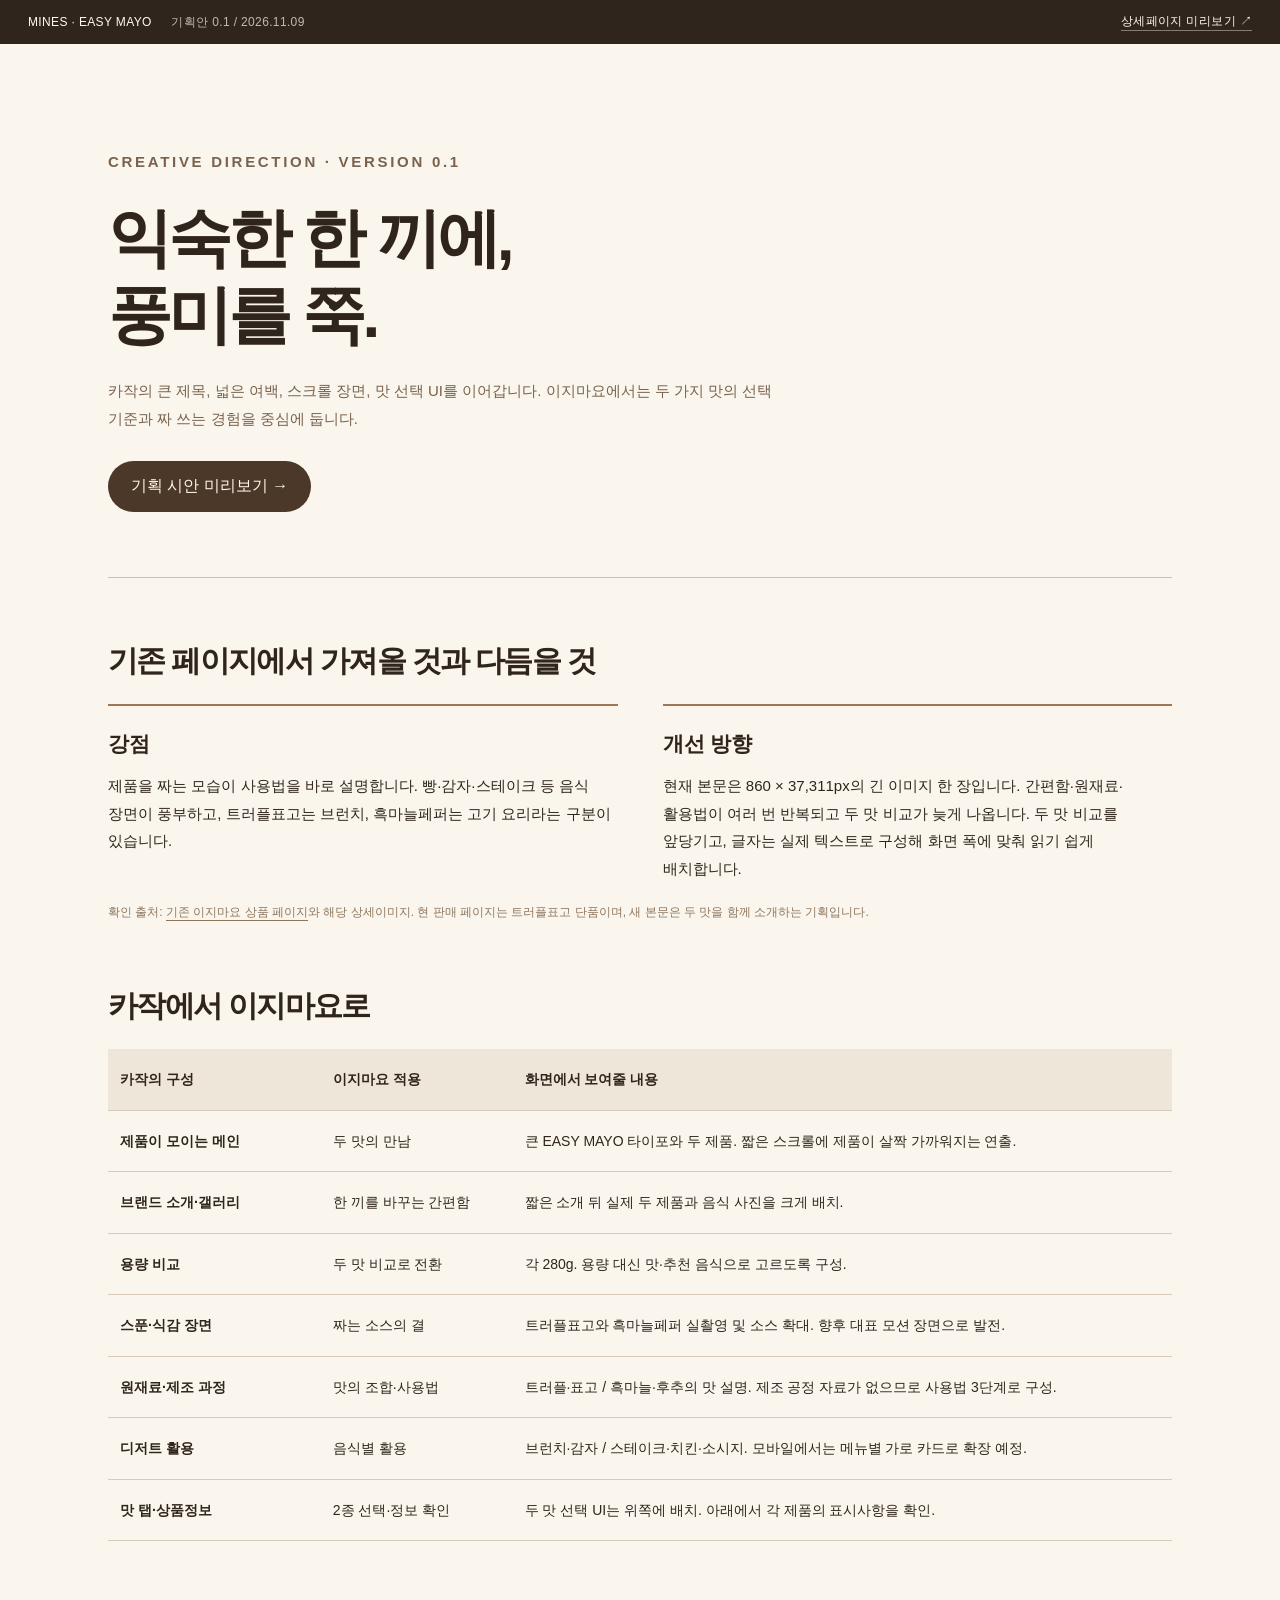
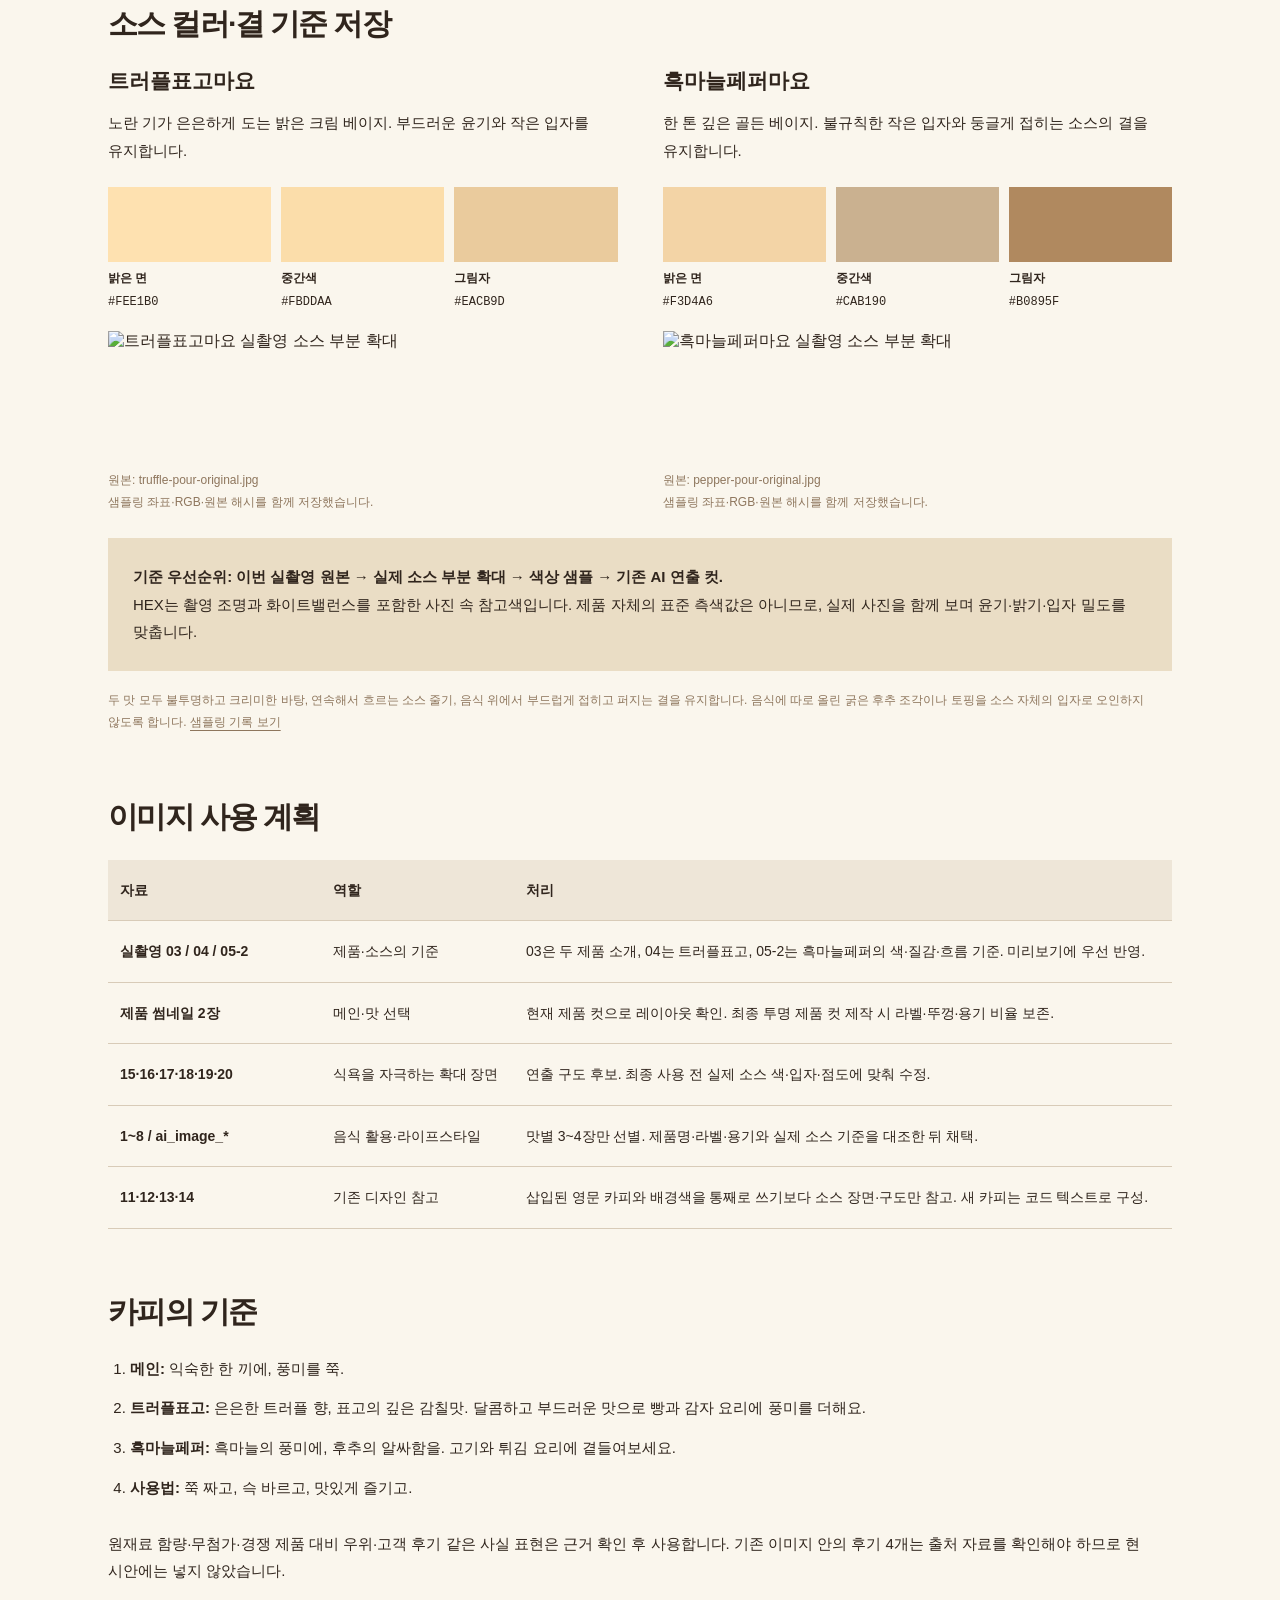
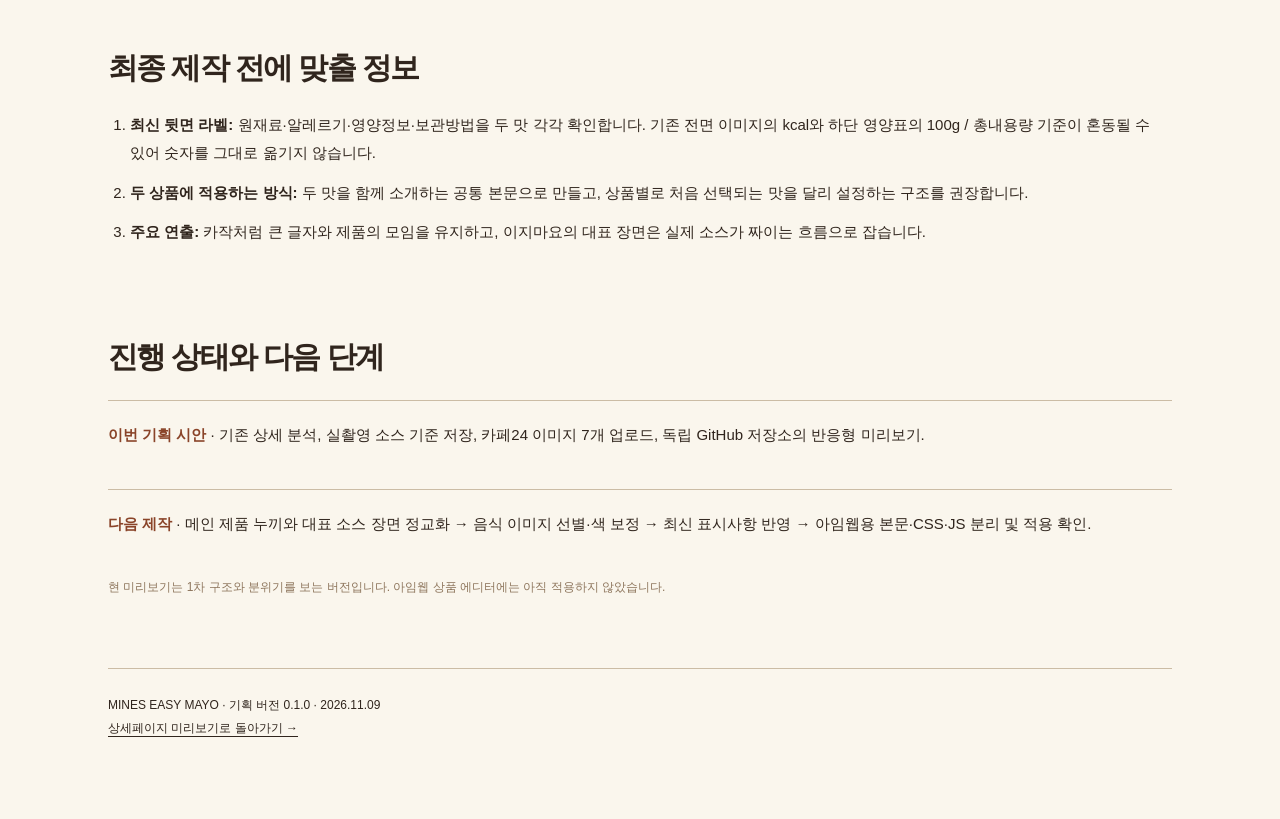
==== plan.html @ 6c98e283 "Add Easy Mayo planning preview and real sauce references" ====
<!doctype html><html lang="ko"><head><meta charset="utf-8"><meta name="viewport" content="width=device-width, initial-scale=1"><meta name="robots" content="noindex,nofollow"><title>이지마요 · 상세페이지 기획안</title><link rel="stylesheet" href="easy-mayo.css"><style>
.plan{max-width:1120px;margin:auto;padding:80px 28px}.plan-header{padding-bottom:65px;border-bottom:1px solid #cdbfa9}.plan-header h1{font-size:clamp(38px,5vw,67px);letter-spacing:-.06em;line-height:1.2}.plan-header p{margin-top:24px;max-width:680px;line-height:1.9;color:#79624e}.plan-header a{display:inline-block;margin-top:28px;background:#4b3829;color:#fff7e8;padding:15px 23px;border-radius:50px}.plan section{padding-top:65px}.plan h2{font-size:30px;margin-bottom:25px}.plan h3{font-size:21px;margin-bottom:14px}.plan p,.plan li{font-size:15px;line-height:1.85}.plan ol{padding-left:22px}.plan li{padding-bottom:12px}.compare,.colors{display:grid;grid-template-columns:1fr 1fr;gap:45px}.compare article{border-top:2px solid #9b7958;padding-top:24px}.table-scroll{overflow:auto}table{border-collapse:collapse;width:100%;min-width:620px;font-size:14px;line-height:1.75;text-align:left}th,td{border-bottom:1px solid #d8cbb8;padding:18px 12px;vertical-align:top}th{background:#eee6d8;font-weight:600}td:first-child{width:20%;font-weight:650}.swatches{display:flex;margin:22px 0;gap:10px}.swatches>div{flex:1}.swatches i{display:block;height:75px}.swatches b,.swatches code{display:block;font-size:12px;margin-top:8px}.texture-ref{width:100%;height:120px;object-fit:cover}.plan .note{font-size:12px;color:#8e765d;margin-top:18px}.highlight{background:#eaddc5;padding:25px;margin-top:25px}.status{margin-top:20px;padding:20px 0;border-top:1px solid #cbbca5}.status b{color:#8a4429}.plan footer{margin-top:70px;padding-top:25px;border-top:1px solid #cbbca5;font-size:12px;line-height:1.9}.plan a{text-decoration:underline;text-underline-offset:4px}.plan-header a{text-decoration:none}@media(max-width:700px){.plan{padding:50px 22px}.compare,.colors{grid-template-columns:1fr;gap:35px}.plan section{padding-top:50px}.plan h2{font-size:27px}.plan p,.plan li{font-size:14px}}</style></head><body><aside class="reviewbar"><span>MINES · EASY MAYO <b>기획안 0.1 / 2026.11.09</b></span><a href="index.html">상세페이지 미리보기 ↗</a></aside><main class="plan"><header class="plan-header"><p class="eyebrow">CREATIVE DIRECTION · VERSION 0.1</p><h1>익숙한 한 끼에,<br>풍미를 쭉.</h1><p>카작의 큰 제목, 넓은 여백, 스크롤 장면, 맛 선택 UI를 이어갑니다. 이지마요에서는 두 가지 맛의 선택 기준과 짜 쓰는 경험을 중심에 둡니다.</p><a href="index.html">기획 시안 미리보기 →</a></header>
<section><h2>기존 페이지에서 가져올 것과 다듬을 것</h2><div class="compare"><article><h3>강점</h3><p>제품을 짜는 모습이 사용법을 바로 설명합니다. 빵·감자·스테이크 등 음식 장면이 풍부하고, 트러플표고는 브런치, 흑마늘페퍼는 고기 요리라는 구분이 있습니다.</p></article><article><h3>개선 방향</h3><p>현재 본문은 860 × 37,311px의 긴 이미지 한 장입니다. 간편함·원재료·활용법이 여러 번 반복되고 두 맛 비교가 늦게 나옵니다. 두 맛 비교를 앞당기고, 글자는 실제 텍스트로 구성해 화면 폭에 맞춰 읽기 쉽게 배치합니다.</p></article></div><p class="note">확인 출처: <a href="https://mineslab.net/148/?idx=106" target="_blank" rel="noopener">기존 이지마요 상품 페이지</a>와 해당 상세이미지. 현 판매 페이지는 트러플표고 단품이며, 새 본문은 두 맛을 함께 소개하는 기획입니다.</p></section>
<section><h2>카작에서 이지마요로</h2><div class="table-scroll"><table><thead><tr><th>카작의 구성</th><th>이지마요 적용</th><th>화면에서 보여줄 내용</th></tr></thead><tbody><tr><td>제품이 모이는 메인</td><td>두 맛의 만남</td><td>큰 EASY MAYO 타이포와 두 제품. 짧은 스크롤에 제품이 살짝 가까워지는 연출.</td></tr><tr><td>브랜드 소개·갤러리</td><td>한 끼를 바꾸는 간편함</td><td>짧은 소개 뒤 실제 두 제품과 음식 사진을 크게 배치.</td></tr><tr><td>용량 비교</td><td>두 맛 비교로 전환</td><td>각 280g. 용량 대신 맛·추천 음식으로 고르도록 구성.</td></tr><tr><td>스푼·식감 장면</td><td>짜는 소스의 결</td><td>트러플표고와 흑마늘페퍼 실촬영 및 소스 확대. 향후 대표 모션 장면으로 발전.</td></tr><tr><td>원재료·제조 과정</td><td>맛의 조합·사용법</td><td>트러플·표고 / 흑마늘·후추의 맛 설명. 제조 공정 자료가 없으므로 사용법 3단계로 구성.</td></tr><tr><td>디저트 활용</td><td>음식별 활용</td><td>브런치·감자 / 스테이크·치킨·소시지. 모바일에서는 메뉴별 가로 카드로 확장 예정.</td></tr><tr><td>맛 탭·상품정보</td><td>2종 선택·정보 확인</td><td>두 맛 선택 UI는 위쪽에 배치. 아래에서 각 제품의 표시사항을 확인.</td></tr></tbody></table></div></section>
<section><h2>소스 컬러·결 기준 저장</h2><div class="colors"><article><h3>트러플표고마요</h3><p>노란 기가 은은하게 도는 밝은 크림 베이지. 부드러운 윤기와 작은 입자를 유지합니다.</p><div class="swatches"><div><i style="background:#FEE1B0"></i><b>밝은 면</b><code>#FEE1B0</code></div><div><i style="background:#FBDDAA"></i><b>중간색</b><code>#FBDDAA</code></div><div><i style="background:#EACB9D"></i><b>그림자</b><code>#EACB9D</code></div></div><img class="texture-ref" src="https://ecimg.cafe24img.com/pg3547b37711334091/nayoonk/web/upload/easy-mayo/truffle-texture-detail-6de77cde.jpg" alt="트러플표고마요 실촬영 소스 부분 확대"><p class="note">원본: truffle-pour-original.jpg<br>샘플링 좌표·RGB·원본 해시를 함께 저장했습니다.</p></article><article><h3>흑마늘페퍼마요</h3><p>한 톤 깊은 골든 베이지. 불규칙한 작은 입자와 둥글게 접히는 소스의 결을 유지합니다.</p><div class="swatches"><div><i style="background:#F3D4A6"></i><b>밝은 면</b><code>#F3D4A6</code></div><div><i style="background:#CAB190"></i><b>중간색</b><code>#CAB190</code></div><div><i style="background:#B0895F"></i><b>그림자</b><code>#B0895F</code></div></div><img class="texture-ref" src="https://ecimg.cafe24img.com/pg3547b37711334091/nayoonk/web/upload/easy-mayo/pepper-texture-detail-a758c44f.jpg" alt="흑마늘페퍼마요 실촬영 소스 부분 확대"><p class="note">원본: pepper-pour-original.jpg<br>샘플링 좌표·RGB·원본 해시를 함께 저장했습니다.</p></article></div><div class="highlight"><p><b>기준 우선순위: 이번 실촬영 원본 → 실제 소스 부분 확대 → 색상 샘플 → 기존 AI 연출 컷.</b><br>HEX는 촬영 조명과 화이트밸런스를 포함한 사진 속 참고색입니다. 제품 자체의 표준 측색값은 아니므로, 실제 사진을 함께 보며 윤기·밝기·입자 밀도를 맞춥니다.</p></div><p class="note">두 맛 모두 불투명하고 크리미한 바탕, 연속해서 흐르는 소스 줄기, 음식 위에서 부드럽게 접히고 퍼지는 결을 유지합니다. 음식에 따로 올린 굵은 후추 조각이나 토핑을 소스 자체의 입자로 오인하지 않도록 합니다. <a href="sauce-reference.json">샘플링 기록 보기</a></p></section>
<section><h2>이미지 사용 계획</h2><div class="table-scroll"><table><thead><tr><th>자료</th><th>역할</th><th>처리</th></tr></thead><tbody><tr><td>실촬영 03 / 04 / 05-2</td><td>제품·소스의 기준</td><td>03은 두 제품 소개, 04는 트러플표고, 05-2는 흑마늘페퍼의 색·질감·흐름 기준. 미리보기에 우선 반영.</td></tr><tr><td>제품 썸네일 2장</td><td>메인·맛 선택</td><td>현재 제품 컷으로 레이아웃 확인. 최종 투명 제품 컷 제작 시 라벨·뚜껑·용기 비율 보존.</td></tr><tr><td>15·16·17·18·19·20</td><td>식욕을 자극하는 확대 장면</td><td>연출 구도 후보. 최종 사용 전 실제 소스 색·입자·점도에 맞춰 수정.</td></tr><tr><td>1~8 / ai_image_*</td><td>음식 활용·라이프스타일</td><td>맛별 3~4장만 선별. 제품명·라벨·용기와 실제 소스 기준을 대조한 뒤 채택.</td></tr><tr><td>11·12·13·14</td><td>기존 디자인 참고</td><td>삽입된 영문 카피와 배경색을 통째로 쓰기보다 소스 장면·구도만 참고. 새 카피는 코드 텍스트로 구성.</td></tr></tbody></table></div></section>
<section><h2>카피의 기준</h2><ol><li><b>메인:</b> 익숙한 한 끼에, 풍미를 쭉.</li><li><b>트러플표고:</b> 은은한 트러플 향, 표고의 깊은 감칠맛. 달콤하고 부드러운 맛으로 빵과 감자 요리에 풍미를 더해요.</li><li><b>흑마늘페퍼:</b> 흑마늘의 풍미에, 후추의 알싸함을. 고기와 튀김 요리에 곁들여보세요.</li><li><b>사용법:</b> 쭉 짜고, 슥 바르고, 맛있게 즐기고.</li></ol><p>원재료 함량·무첨가·경쟁 제품 대비 우위·고객 후기 같은 사실 표현은 근거 확인 후 사용합니다. 기존 이미지 안의 후기 4개는 출처 자료를 확인해야 하므로 현 시안에는 넣지 않았습니다.</p></section>
<section><h2>최종 제작 전에 맞출 정보</h2><ol><li><b>최신 뒷면 라벨:</b> 원재료·알레르기·영양정보·보관방법을 두 맛 각각 확인합니다. 기존 전면 이미지의 kcal와 하단 영양표의 100g / 총내용량 기준이 혼동될 수 있어 숫자를 그대로 옮기지 않습니다.</li><li><b>두 상품에 적용하는 방식:</b> 두 맛을 함께 소개하는 공통 본문으로 만들고, 상품별로 처음 선택되는 맛을 달리 설정하는 구조를 권장합니다.</li><li><b>주요 연출:</b> 카작처럼 큰 글자와 제품의 모임을 유지하고, 이지마요의 대표 장면은 실제 소스가 짜이는 흐름으로 잡습니다.</li></ol></section>
<section><h2>진행 상태와 다음 단계</h2><p class="status"><b>이번 기획 시안</b> · 기존 상세 분석, 실촬영 소스 기준 저장, 카페24 이미지 7개 업로드, 독립 GitHub 저장소의 반응형 미리보기.</p><p class="status"><b>다음 제작</b> · 메인 제품 누끼와 대표 소스 장면 정교화 → 음식 이미지 선별·색 보정 → 최신 표시사항 반영 → 아임웹용 본문·CSS·JS 분리 및 적용 확인.</p><p class="note">현 미리보기는 1차 구조와 분위기를 보는 버전입니다. 아임웹 상품 에디터에는 아직 적용하지 않았습니다.</p></section>
<footer>MINES EASY MAYO · 기획 버전 0.1.0 · 2026.11.09<br><a href="index.html">상세페이지 미리보기로 돌아가기 →</a></footer></main></body></html>
---- easy-mayo.css ----
@font-face{font-family:EM Pretendard;src:url('https://nayoonkyung0913.github.io/nayoonk/releases/kazak/3.0.1/pretendard-variable.woff2') format('woff2');font-weight:100 900;font-display:swap}
*{box-sizing:border-box}html{scroll-behavior:smooth}body{margin:0;background:#faf6ed;color:#30251d;font-family:'EM Pretendard',Pretendard,'Malgun Gothic',sans-serif;word-break:keep-all}a{color:inherit;text-decoration:none}button{font:inherit;color:inherit;cursor:pointer}img{display:block;max-width:100%;height:auto}figure,p,h1,h2,h3{margin:0}button:focus-visible,a:focus-visible{outline:3px solid #b63a27;outline-offset:5px}.reviewbar{min-height:44px;padding:12px 28px;display:flex;justify-content:space-between;align-items:center;gap:14px;background:#30251d;color:#fff9ef;font-size:12px;letter-spacing:.03em}.reviewbar b{font-weight:400;opacity:.7;margin-left:16px}.reviewbar a{border-bottom:1px solid #fff6}.hero{min-height:760px;height:calc(100svh - 44px);max-height:1200px;position:relative;overflow:hidden;background:#eee7d7;display:grid;grid-template-rows:auto 1fr auto;padding:28px 5% 36px;text-align:center;--travel:0}.hero-head{display:flex;align-items:center;justify-content:space-between;font-size:10px;letter-spacing:.18em;z-index:2}.mines{font-family:Georgia,serif;color:#a93123;font-weight:700;font-size:27px;letter-spacing:-.07em}.hero-word{position:absolute;top:9%;left:0;width:100%;font-family:Impact,'Arial Narrow','EM Pretendard',sans-serif;font-size:clamp(90px,17vw,260px);line-height:1;font-weight:900;letter-spacing:-.045em;color:#3b2c20}.hero-bottles{align-self:center;justify-self:center;display:flex;width:min(850px,78vw);padding-top:5%;position:relative}.bottle{width:56%;mix-blend-mode:multiply;object-fit:contain;will-change:transform}.bottle.truffle{transform:translateX(calc(var(--travel)*5%)) rotate(calc(-9deg + var(--travel)*6deg));margin-right:-12%}.bottle.pepper{transform:translateX(calc(var(--travel)*-5%)) rotate(calc(9deg - var(--travel)*6deg))}.hero-copy{position:relative;z-index:1;align-self:end}.hero-copy h1{font-size:clamp(27px,2.7vw,42px);line-height:1.32;letter-spacing:-.05em}.hero-copy a{display:inline-block;margin-top:18px;font-size:12px;border-bottom:1px solid;padding-bottom:5px}.side-note{position:absolute;right:24px;top:50%;writing-mode:vertical-rl;font-size:10px;letter-spacing:.2em}.section{padding:110px max(24px,calc((100% - 1180px)/2));scroll-margin-top:24px}.eyebrow{font-size:11px;letter-spacing:.18em;font-weight:650;margin-bottom:24px;color:#8c6345}h2{font-size:clamp(36px,4.3vw,64px);line-height:1.2;font-weight:700;letter-spacing:-.055em}.copy{font-size:16px;line-height:1.9;color:#746455;margin-top:26px}.intro{text-align:center;padding-top:125px;padding-bottom:100px}.intro-tags{display:flex;gap:10px;flex-wrap:wrap;justify-content:center;margin-top:34px}.intro-tags span{padding:8px 14px;border:1px solid #d4c6af;border-radius:50px;font-size:12px}.duo{margin:0 auto;width:min(1320px,94%);position:relative}.duo img{width:100%;aspect-ratio:1.9;object-fit:cover;object-position:center 65%}.duo figcaption{text-align:center;font-size:12px;letter-spacing:.03em;padding-top:18px;color:#88705b}.flavors{padding-top:130px}.section-head{text-align:center}.flavor-switch{display:flex;justify-content:center;gap:8px;margin:40px auto 15px}.flavor-switch button{border:1px solid #c9bba5;background:transparent;border-radius:50px;padding:14px 25px;font-size:15px}.flavor-switch button[aria-pressed=true]{color:#fff9ef;background:#4c3929;border-color:#4c3929}.flavor-panel{display:grid;grid-template-columns:1.1fr 1fr;gap:60px;align-items:center;min-height:520px}.flavor-photo img{mix-blend-mode:multiply;max-height:600px;width:100%;object-fit:contain}.flavor-text .eyebrow{font-size:10px;margin-bottom:18px}.flavor-text h3{font-size:clamp(27px,3vw,42px);letter-spacing:-.06em;margin-bottom:22px}.flavor-lead{font-size:25px;line-height:1.5;letter-spacing:-.035em}.flavor-text .copy{margin-top:16px}.pair{display:flex;gap:8px;flex-wrap:wrap;margin-top:28px}.pair span{padding:7px 11px;font-size:12px;background:#ece3d2}.weight{font-size:12px;color:#9a826b;margin-top:22px}.texture{background:#e9decc;text-align:center}.texture-grid{display:grid;grid-template-columns:1fr 1fr;gap:34px;margin-top:58px;text-align:left}.pour{overflow:hidden;background:#c3c5c3}.pour img{width:100%;aspect-ratio:4/5;object-fit:cover;object-position:50% 76%}.texture-grid figcaption{display:grid;grid-template-columns:auto 1fr;column-gap:15px;row-gap:7px;padding:23px 0}.texture-grid figcaption span{font-family:Georgia,serif;font-size:30px;grid-row:span 2;color:#a98c68}.texture-grid figcaption strong{font-size:18px}.texture-grid figcaption small{color:#746455}.macro{height:125px;overflow:hidden}.macro img{width:100%;height:100%;object-fit:cover}.squeeze{background:#4b3829;color:#fff5de;display:grid;grid-template-columns:1.3fr 1fr;gap:32px}.squeeze .eyebrow{grid-column:1/-1;color:#dac7a9}.squeeze h2{font-size:clamp(37px,4.8vw,70px)}.squeeze em{font-style:normal;color:#d2b18b}.steps{align-self:center}.steps p{border-top:1px solid #ffffff35;padding:22px 0;display:grid;grid-template-columns:40px 1fr;gap:7px;font-size:14px;color:#d8c6ae;line-height:1.6}.steps b{grid-row:span 2;color:#af9370;font-family:Georgia,serif;font-size:24px;font-weight:400}.steps strong{font-size:19px;color:#fff5de}.pairings h2{margin-bottom:50px}.pairing-table{display:grid;grid-template-columns:1fr 1fr;gap:70px}.pairing-table article{border-top:1px solid #bfae95;padding-top:28px}.pairing-table article>span{font-size:10px;letter-spacing:.16em;color:#9b7454}.pairing-table h3{font-size:28px;margin-top:14px;letter-spacing:-.04em}.pairing-table ul{list-style:none;padding:0;margin:22px 0 0}.pairing-table li{padding:20px 0;border-bottom:1px solid #ded4c4;color:#86705a;font-size:14px;line-height:1.6}.pairing-table li b{display:block;color:#4c3929;font-size:19px;margin-bottom:7px}.closing{background:#e6d1ae;text-align:center}.closing h2{margin-top:28px}.closing p{font-size:11px;letter-spacing:.15em;margin-top:25px}.closing a{display:inline-block;border-bottom:1px solid;margin-top:38px;padding-bottom:6px;font-size:13px}.info{background:#f5f1e9}.info h2{font-size:33px;margin-bottom:35px}.info-row{display:grid;grid-template-columns:140px 1fr;border-top:1px solid #d6cbb9;padding:20px 0;gap:20px;font-size:14px;line-height:1.7}.info-row span{color:#8d775e}.preview-footer{padding:30px 24px;text-align:center;font-size:12px;line-height:1.8;color:#8a745e}.preview-footer a{display:block;text-decoration:underline;margin-top:5px}
@media(min-width:1500px){.hero-bottles{width:900px}.hero-word{top:8%}}@media(max-height:800px) and (min-width:701px){.hero{min-height:680px}.hero-bottles{width:620px}.hero-word{font-size:160px}.hero-copy h1{font-size:28px}}
@media(max-width:700px){.reviewbar{padding:12px 14px;font-size:10px}.reviewbar b{display:none}.hero{min-height:660px;height:calc(92svh - 44px);padding:22px 18px 32px}.hero-head>span:last-child{font-size:8px;letter-spacing:.08em}.hero-word{font-size:20vw;top:16%;letter-spacing:-.055em}.hero-bottles{width:115%;padding-top:16%;max-width:none}.side-note{display:none}.hero-copy h1{font-size:29px}.hero-copy a{font-size:11px}.section{padding:75px 23px}.eyebrow{font-size:9px;margin-bottom:22px}h2{font-size:37px}.copy{font-size:14px;line-height:1.85;margin-top:23px}.intro .copy br{display:none}.duo{width:100%}.duo img{aspect-ratio:1.15;object-position:44% 65%}.duo figcaption{font-size:11px}.flavor-switch{gap:6px;margin-top:30px}.flavor-switch button{font-size:13px;padding:12px 17px}.flavor-panel{grid-template-columns:1fr;gap:0;min-height:0;text-align:center}.flavor-photo img{max-height:390px}.flavor-text{padding:10px 0}.flavor-text h3{font-size:30px}.flavor-lead{font-size:22px}.pair{justify-content:center}.texture-grid{gap:35px;grid-template-columns:1fr;margin-top:35px}.pour img{aspect-ratio:4/5}.texture-grid figcaption{padding:20px 0}.macro{height:100px}.squeeze{grid-template-columns:1fr;gap:10px}.squeeze .eyebrow{margin-bottom:12px}.squeeze h2{font-size:44px}.steps{margin-top:30px}.pairing-table{grid-template-columns:1fr;gap:40px}.pairings h2{margin-bottom:35px}.pairing-table h3{font-size:26px}.info-row{grid-template-columns:70px 1fr;font-size:12px;gap:15px}.preview-footer{font-size:11px}.intro-tags{gap:6px}.intro-tags span{font-size:11px;padding:7px 12px}}
@media(prefers-reduced-motion:reduce){html{scroll-behavior:auto}.bottle{will-change:auto}}
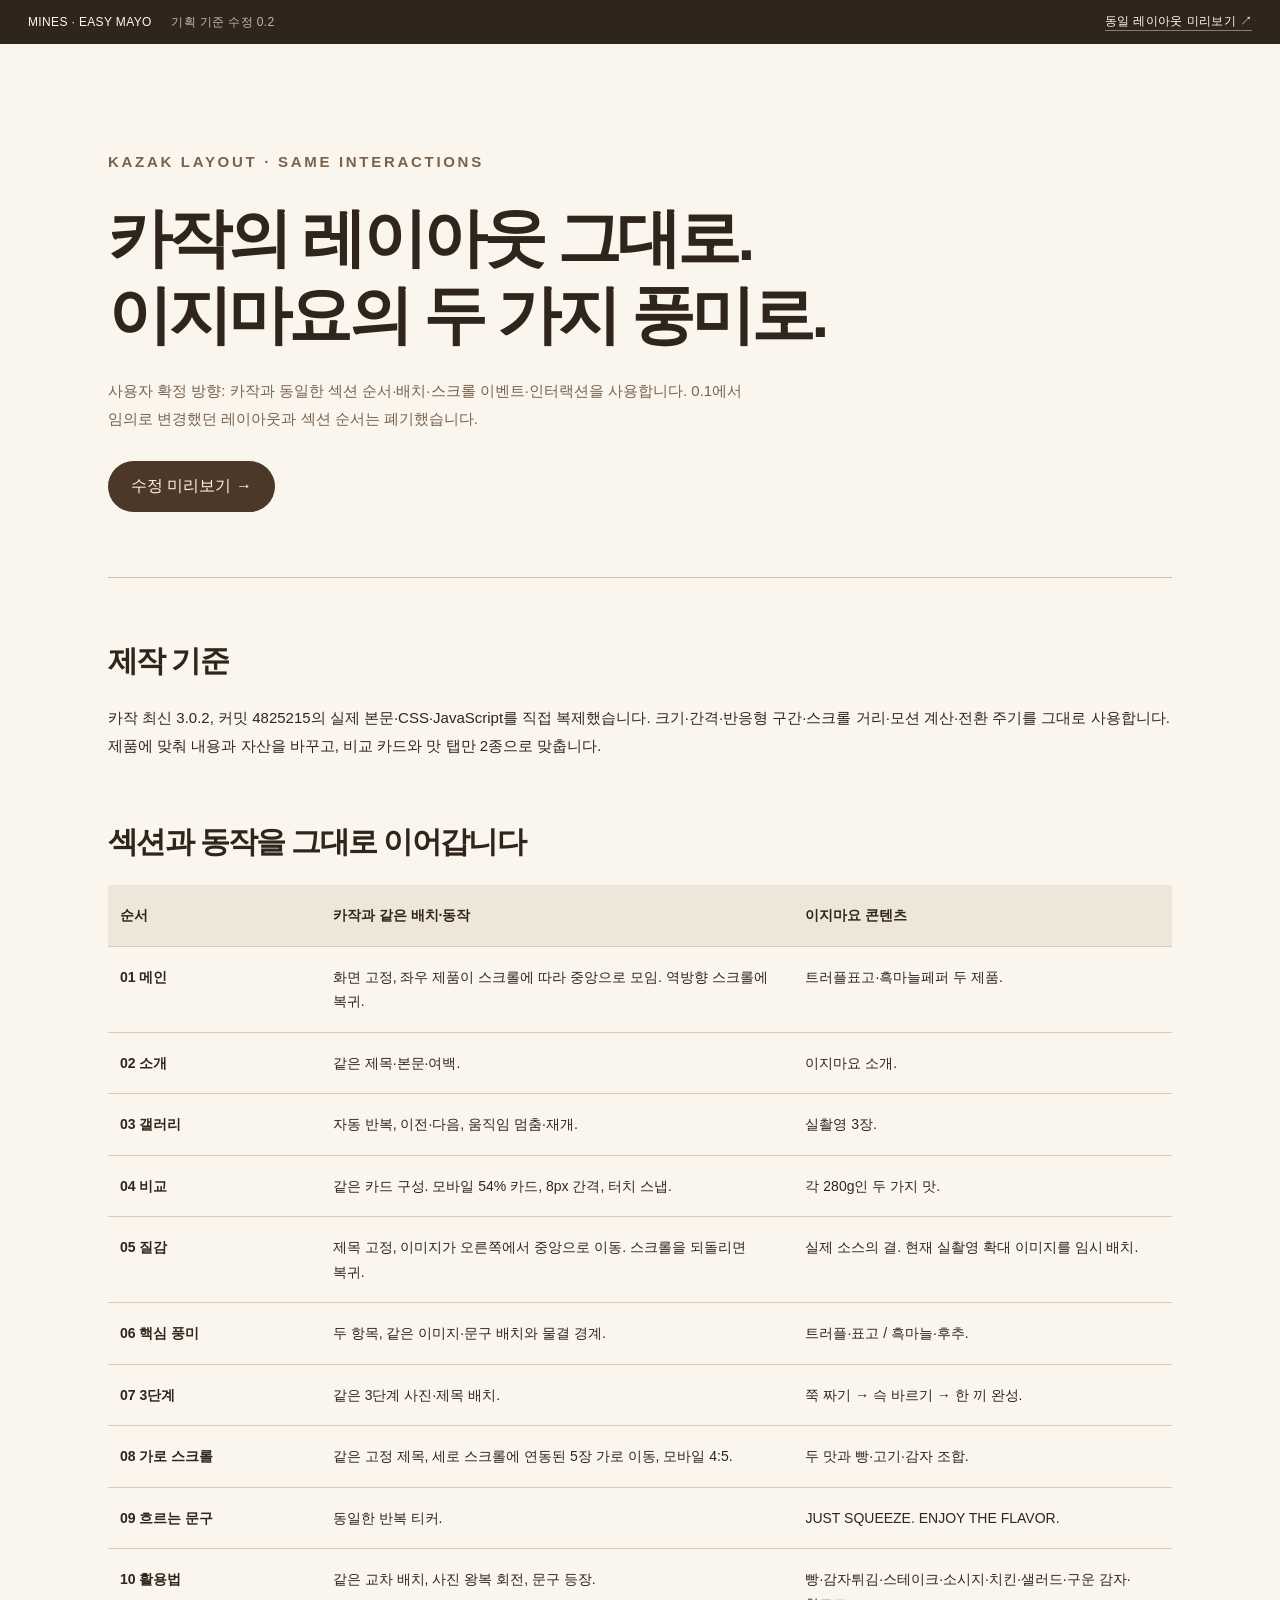
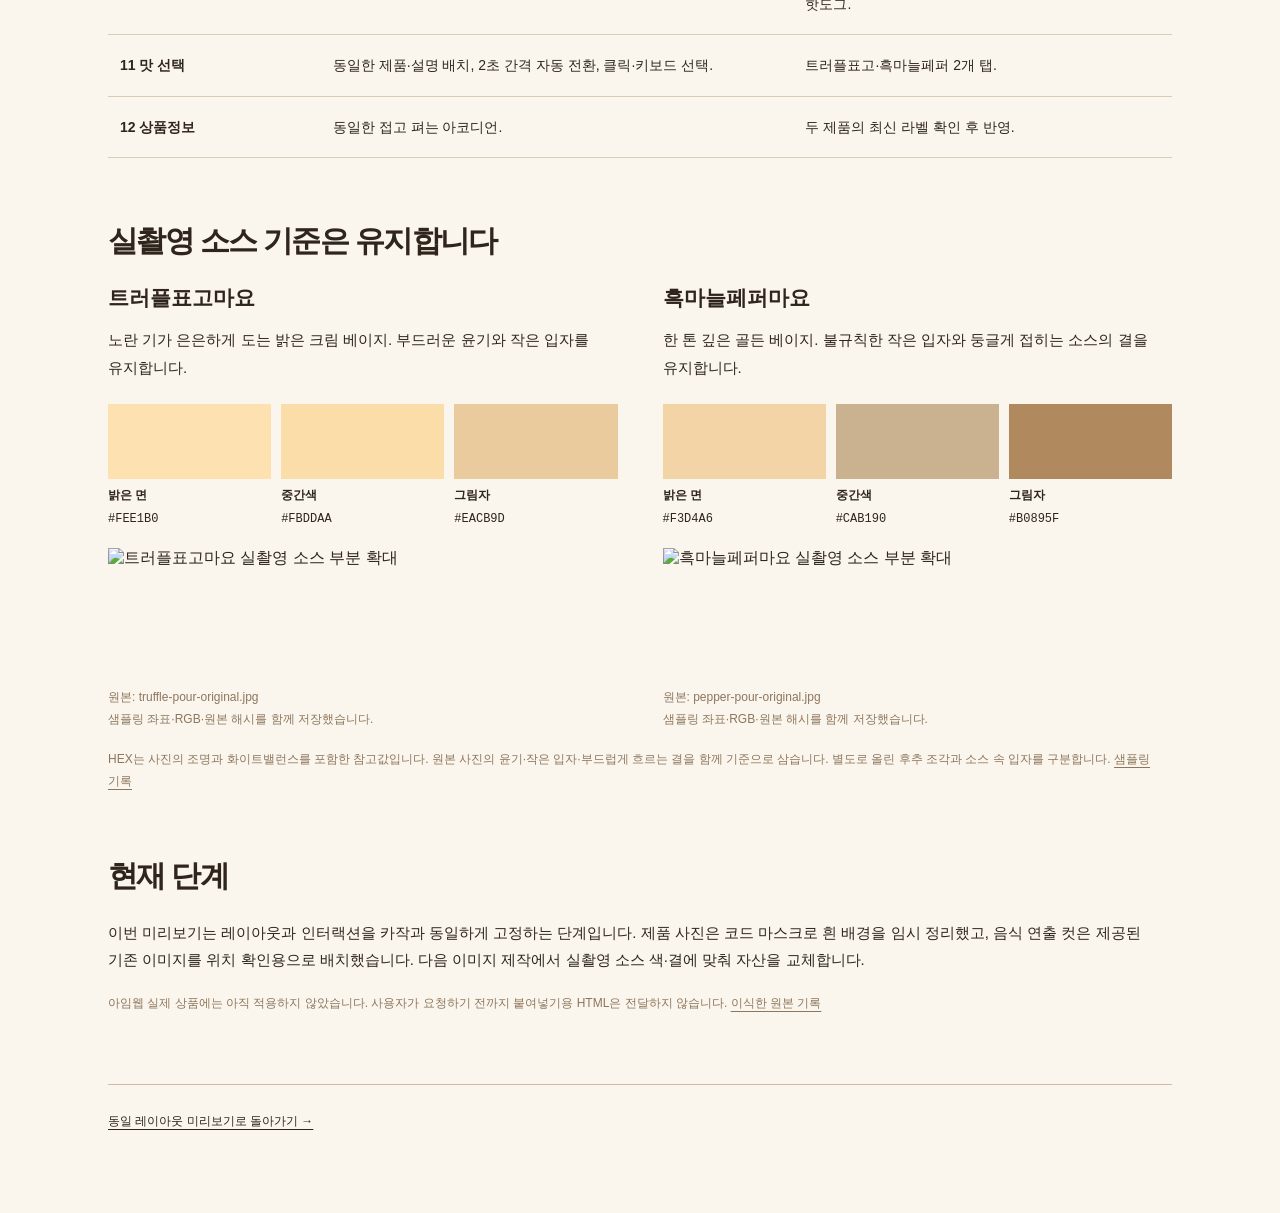
==== commit 9269bd3c: "Reuse Kazak 3.0.2 layout and interactions for Easy Mayo" ====
--- a/plan.html
+++ b/plan.html
@@ -1,10 +1,15 @@
-<!doctype html><html lang="ko"><head><meta charset="utf-8"><meta name="viewport" content="width=device-width, initial-scale=1"><meta name="robots" content="noindex,nofollow"><title>이지마요 · 상세페이지 기획안</title><link rel="stylesheet" href="easy-mayo.css"><style>
-.plan{max-width:1120px;margin:auto;padding:80px 28px}.plan-header{padding-bottom:65px;border-bottom:1px solid #cdbfa9}.plan-header h1{font-size:clamp(38px,5vw,67px);letter-spacing:-.06em;line-height:1.2}.plan-header p{margin-top:24px;max-width:680px;line-height:1.9;color:#79624e}.plan-header a{display:inline-block;margin-top:28px;background:#4b3829;color:#fff7e8;padding:15px 23px;border-radius:50px}.plan section{padding-top:65px}.plan h2{font-size:30px;margin-bottom:25px}.plan h3{font-size:21px;margin-bottom:14px}.plan p,.plan li{font-size:15px;line-height:1.85}.plan ol{padding-left:22px}.plan li{padding-bottom:12px}.compare,.colors{display:grid;grid-template-columns:1fr 1fr;gap:45px}.compare article{border-top:2px solid #9b7958;padding-top:24px}.table-scroll{overflow:auto}table{border-collapse:collapse;width:100%;min-width:620px;font-size:14px;line-height:1.75;text-align:left}th,td{border-bottom:1px solid #d8cbb8;padding:18px 12px;vertical-align:top}th{background:#eee6d8;font-weight:600}td:first-child{width:20%;font-weight:650}.swatches{display:flex;margin:22px 0;gap:10px}.swatches>div{flex:1}.swatches i{display:block;height:75px}.swatches b,.swatches code{display:block;font-size:12px;margin-top:8px}.texture-ref{width:100%;height:120px;object-fit:cover}.plan .note{font-size:12px;color:#8e765d;margin-top:18px}.highlight{background:#eaddc5;padding:25px;margin-top:25px}.status{margin-top:20px;padding:20px 0;border-top:1px solid #cbbca5}.status b{color:#8a4429}.plan footer{margin-top:70px;padding-top:25px;border-top:1px solid #cbbca5;font-size:12px;line-height:1.9}.plan a{text-decoration:underline;text-underline-offset:4px}.plan-header a{text-decoration:none}@media(max-width:700px){.plan{padding:50px 22px}.compare,.colors{grid-template-columns:1fr;gap:35px}.plan section{padding-top:50px}.plan h2{font-size:27px}.plan p,.plan li{font-size:14px}}</style></head><body><aside class="reviewbar"><span>MINES · EASY MAYO <b>기획안 0.1 / 2026.11.09</b></span><a href="index.html">상세페이지 미리보기 ↗</a></aside><main class="plan"><header class="plan-header"><p class="eyebrow">CREATIVE DIRECTION · VERSION 0.1</p><h1>익숙한 한 끼에,<br>풍미를 쭉.</h1><p>카작의 큰 제목, 넓은 여백, 스크롤 장면, 맛 선택 UI를 이어갑니다. 이지마요에서는 두 가지 맛의 선택 기준과 짜 쓰는 경험을 중심에 둡니다.</p><a href="index.html">기획 시안 미리보기 →</a></header>
-<section><h2>기존 페이지에서 가져올 것과 다듬을 것</h2><div class="compare"><article><h3>강점</h3><p>제품을 짜는 모습이 사용법을 바로 설명합니다. 빵·감자·스테이크 등 음식 장면이 풍부하고, 트러플표고는 브런치, 흑마늘페퍼는 고기 요리라는 구분이 있습니다.</p></article><article><h3>개선 방향</h3><p>현재 본문은 860 × 37,311px의 긴 이미지 한 장입니다. 간편함·원재료·활용법이 여러 번 반복되고 두 맛 비교가 늦게 나옵니다. 두 맛 비교를 앞당기고, 글자는 실제 텍스트로 구성해 화면 폭에 맞춰 읽기 쉽게 배치합니다.</p></article></div><p class="note">확인 출처: <a href="https://mineslab.net/148/?idx=106" target="_blank" rel="noopener">기존 이지마요 상품 페이지</a>와 해당 상세이미지. 현 판매 페이지는 트러플표고 단품이며, 새 본문은 두 맛을 함께 소개하는 기획입니다.</p></section>
-<section><h2>카작에서 이지마요로</h2><div class="table-scroll"><table><thead><tr><th>카작의 구성</th><th>이지마요 적용</th><th>화면에서 보여줄 내용</th></tr></thead><tbody><tr><td>제품이 모이는 메인</td><td>두 맛의 만남</td><td>큰 EASY MAYO 타이포와 두 제품. 짧은 스크롤에 제품이 살짝 가까워지는 연출.</td></tr><tr><td>브랜드 소개·갤러리</td><td>한 끼를 바꾸는 간편함</td><td>짧은 소개 뒤 실제 두 제품과 음식 사진을 크게 배치.</td></tr><tr><td>용량 비교</td><td>두 맛 비교로 전환</td><td>각 280g. 용량 대신 맛·추천 음식으로 고르도록 구성.</td></tr><tr><td>스푼·식감 장면</td><td>짜는 소스의 결</td><td>트러플표고와 흑마늘페퍼 실촬영 및 소스 확대. 향후 대표 모션 장면으로 발전.</td></tr><tr><td>원재료·제조 과정</td><td>맛의 조합·사용법</td><td>트러플·표고 / 흑마늘·후추의 맛 설명. 제조 공정 자료가 없으므로 사용법 3단계로 구성.</td></tr><tr><td>디저트 활용</td><td>음식별 활용</td><td>브런치·감자 / 스테이크·치킨·소시지. 모바일에서는 메뉴별 가로 카드로 확장 예정.</td></tr><tr><td>맛 탭·상품정보</td><td>2종 선택·정보 확인</td><td>두 맛 선택 UI는 위쪽에 배치. 아래에서 각 제품의 표시사항을 확인.</td></tr></tbody></table></div></section>
-<section><h2>소스 컬러·결 기준 저장</h2><div class="colors"><article><h3>트러플표고마요</h3><p>노란 기가 은은하게 도는 밝은 크림 베이지. 부드러운 윤기와 작은 입자를 유지합니다.</p><div class="swatches"><div><i style="background:#FEE1B0"></i><b>밝은 면</b><code>#FEE1B0</code></div><div><i style="background:#FBDDAA"></i><b>중간색</b><code>#FBDDAA</code></div><div><i style="background:#EACB9D"></i><b>그림자</b><code>#EACB9D</code></div></div><img class="texture-ref" src="https://ecimg.cafe24img.com/pg3547b37711334091/nayoonk/web/upload/easy-mayo/truffle-texture-detail-6de77cde.jpg" alt="트러플표고마요 실촬영 소스 부분 확대"><p class="note">원본: truffle-pour-original.jpg<br>샘플링 좌표·RGB·원본 해시를 함께 저장했습니다.</p></article><article><h3>흑마늘페퍼마요</h3><p>한 톤 깊은 골든 베이지. 불규칙한 작은 입자와 둥글게 접히는 소스의 결을 유지합니다.</p><div class="swatches"><div><i style="background:#F3D4A6"></i><b>밝은 면</b><code>#F3D4A6</code></div><div><i style="background:#CAB190"></i><b>중간색</b><code>#CAB190</code></div><div><i style="background:#B0895F"></i><b>그림자</b><code>#B0895F</code></div></div><img class="texture-ref" src="https://ecimg.cafe24img.com/pg3547b37711334091/nayoonk/web/upload/easy-mayo/pepper-texture-detail-a758c44f.jpg" alt="흑마늘페퍼마요 실촬영 소스 부분 확대"><p class="note">원본: pepper-pour-original.jpg<br>샘플링 좌표·RGB·원본 해시를 함께 저장했습니다.</p></article></div><div class="highlight"><p><b>기준 우선순위: 이번 실촬영 원본 → 실제 소스 부분 확대 → 색상 샘플 → 기존 AI 연출 컷.</b><br>HEX는 촬영 조명과 화이트밸런스를 포함한 사진 속 참고색입니다. 제품 자체의 표준 측색값은 아니므로, 실제 사진을 함께 보며 윤기·밝기·입자 밀도를 맞춥니다.</p></div><p class="note">두 맛 모두 불투명하고 크리미한 바탕, 연속해서 흐르는 소스 줄기, 음식 위에서 부드럽게 접히고 퍼지는 결을 유지합니다. 음식에 따로 올린 굵은 후추 조각이나 토핑을 소스 자체의 입자로 오인하지 않도록 합니다. <a href="sauce-reference.json">샘플링 기록 보기</a></p></section>
-<section><h2>이미지 사용 계획</h2><div class="table-scroll"><table><thead><tr><th>자료</th><th>역할</th><th>처리</th></tr></thead><tbody><tr><td>실촬영 03 / 04 / 05-2</td><td>제품·소스의 기준</td><td>03은 두 제품 소개, 04는 트러플표고, 05-2는 흑마늘페퍼의 색·질감·흐름 기준. 미리보기에 우선 반영.</td></tr><tr><td>제품 썸네일 2장</td><td>메인·맛 선택</td><td>현재 제품 컷으로 레이아웃 확인. 최종 투명 제품 컷 제작 시 라벨·뚜껑·용기 비율 보존.</td></tr><tr><td>15·16·17·18·19·20</td><td>식욕을 자극하는 확대 장면</td><td>연출 구도 후보. 최종 사용 전 실제 소스 색·입자·점도에 맞춰 수정.</td></tr><tr><td>1~8 / ai_image_*</td><td>음식 활용·라이프스타일</td><td>맛별 3~4장만 선별. 제품명·라벨·용기와 실제 소스 기준을 대조한 뒤 채택.</td></tr><tr><td>11·12·13·14</td><td>기존 디자인 참고</td><td>삽입된 영문 카피와 배경색을 통째로 쓰기보다 소스 장면·구도만 참고. 새 카피는 코드 텍스트로 구성.</td></tr></tbody></table></div></section>
-<section><h2>카피의 기준</h2><ol><li><b>메인:</b> 익숙한 한 끼에, 풍미를 쭉.</li><li><b>트러플표고:</b> 은은한 트러플 향, 표고의 깊은 감칠맛. 달콤하고 부드러운 맛으로 빵과 감자 요리에 풍미를 더해요.</li><li><b>흑마늘페퍼:</b> 흑마늘의 풍미에, 후추의 알싸함을. 고기와 튀김 요리에 곁들여보세요.</li><li><b>사용법:</b> 쭉 짜고, 슥 바르고, 맛있게 즐기고.</li></ol><p>원재료 함량·무첨가·경쟁 제품 대비 우위·고객 후기 같은 사실 표현은 근거 확인 후 사용합니다. 기존 이미지 안의 후기 4개는 출처 자료를 확인해야 하므로 현 시안에는 넣지 않았습니다.</p></section>
-<section><h2>최종 제작 전에 맞출 정보</h2><ol><li><b>최신 뒷면 라벨:</b> 원재료·알레르기·영양정보·보관방법을 두 맛 각각 확인합니다. 기존 전면 이미지의 kcal와 하단 영양표의 100g / 총내용량 기준이 혼동될 수 있어 숫자를 그대로 옮기지 않습니다.</li><li><b>두 상품에 적용하는 방식:</b> 두 맛을 함께 소개하는 공통 본문으로 만들고, 상품별로 처음 선택되는 맛을 달리 설정하는 구조를 권장합니다.</li><li><b>주요 연출:</b> 카작처럼 큰 글자와 제품의 모임을 유지하고, 이지마요의 대표 장면은 실제 소스가 짜이는 흐름으로 잡습니다.</li></ol></section>
-<section><h2>진행 상태와 다음 단계</h2><p class="status"><b>이번 기획 시안</b> · 기존 상세 분석, 실촬영 소스 기준 저장, 카페24 이미지 7개 업로드, 독립 GitHub 저장소의 반응형 미리보기.</p><p class="status"><b>다음 제작</b> · 메인 제품 누끼와 대표 소스 장면 정교화 → 음식 이미지 선별·색 보정 → 최신 표시사항 반영 → 아임웹용 본문·CSS·JS 분리 및 적용 확인.</p><p class="note">현 미리보기는 1차 구조와 분위기를 보는 버전입니다. 아임웹 상품 에디터에는 아직 적용하지 않았습니다.</p></section>
-<footer>MINES EASY MAYO · 기획 버전 0.1.0 · 2026.11.09<br><a href="index.html">상세페이지 미리보기로 돌아가기 →</a></footer></main></body></html>+<!doctype html><html lang="ko"><head><meta charset="utf-8"><meta name="viewport" content="width=device-width,initial-scale=1"><meta name="robots" content="noindex,nofollow"><title>이지마요 · 카작 동일 레이아웃 기획</title><link rel="stylesheet" href="easy-mayo.css?v=0.1.1"><style>
+.plan{max-width:1120px;margin:auto;padding:80px 28px}.plan-header{padding-bottom:65px;border-bottom:1px solid #cdbfa9}.plan-header h1{font-size:clamp(38px,5vw,67px);letter-spacing:-.06em;line-height:1.2}.plan-header p{margin-top:24px;max-width:680px;line-height:1.9;color:#79624e}.plan-header a{display:inline-block;margin-top:28px;background:#4b3829;color:#fff7e8;padding:15px 23px;border-radius:50px}.plan section{padding-top:65px}.plan h2{font-size:30px;margin-bottom:25px}.plan h3{font-size:21px;margin-bottom:14px}.plan p,.plan li{font-size:15px;line-height:1.85}.plan ol{padding-left:22px}.plan li{padding-bottom:12px}.compare,.colors{display:grid;grid-template-columns:1fr 1fr;gap:45px}.compare article{border-top:2px solid #9b7958;padding-top:24px}.table-scroll{overflow:auto}table{border-collapse:collapse;width:100%;min-width:620px;font-size:14px;line-height:1.75;text-align:left}th,td{border-bottom:1px solid #d8cbb8;padding:18px 12px;vertical-align:top}th{background:#eee6d8;font-weight:600}td:first-child{width:20%;font-weight:650}.swatches{display:flex;margin:22px 0;gap:10px}.swatches>div{flex:1}.swatches i{display:block;height:75px}.swatches b,.swatches code{display:block;font-size:12px;margin-top:8px}.texture-ref{width:100%;height:120px;object-fit:cover}.plan .note{font-size:12px;color:#8e765d;margin-top:18px}.highlight{background:#eaddc5;padding:25px;margin-top:25px}.status{margin-top:20px;padding:20px 0;border-top:1px solid #cbbca5}.status b{color:#8a4429}.plan footer{margin-top:70px;padding-top:25px;border-top:1px solid #cbbca5;font-size:12px;line-height:1.9}.plan a{text-decoration:underline;text-underline-offset:4px}.plan-header a{text-decoration:none}@media(max-width:700px){.plan{padding:50px 22px}.compare,.colors{grid-template-columns:1fr;gap:35px}.plan section{padding-top:50px}.plan h2{font-size:27px}.plan p,.plan li{font-size:14px}}</style></head><body><aside class="reviewbar"><span>MINES · EASY MAYO <b>기획 기준 수정 0.2</b></span><a href="index.html">동일 레이아웃 미리보기 ↗</a></aside><main class="plan"><header class="plan-header"><p class="eyebrow">KAZAK LAYOUT · SAME INTERACTIONS</p><h1>카작의 레이아웃 그대로.<br>이지마요의 두 가지 풍미로.</h1><p>사용자 확정 방향: 카작과 동일한 섹션 순서·배치·스크롤 이벤트·인터랙션을 사용합니다. 0.1에서 임의로 변경했던 레이아웃과 섹션 순서는 폐기했습니다.</p><a href="index.html">수정 미리보기 →</a></header><section><h2>제작 기준</h2><p>카작 최신 3.0.2, 커밋 4825215의 실제 본문·CSS·JavaScript를 직접 복제했습니다. 크기·간격·반응형 구간·스크롤 거리·모션 계산·전환 주기를 그대로 사용합니다. 제품에 맞춰 내용과 자산을 바꾸고, 비교 카드와 맛 탭만 2종으로 맞춥니다.</p></section><section><h2>섹션과 동작을 그대로 이어갑니다</h2><div class="table-scroll"><table><thead><tr><th>순서</th><th>카작과 같은 배치·동작</th><th>이지마요 콘텐츠</th></tr></thead><tbody>
+<tr><td>01 메인</td><td>화면 고정, 좌우 제품이 스크롤에 따라 중앙으로 모임. 역방향 스크롤에 복귀.</td><td>트러플표고·흑마늘페퍼 두 제품.</td></tr>
+<tr><td>02 소개</td><td>같은 제목·본문·여백.</td><td>이지마요 소개.</td></tr>
+<tr><td>03 갤러리</td><td>자동 반복, 이전·다음, 움직임 멈춤·재개.</td><td>실촬영 3장.</td></tr>
+<tr><td>04 비교</td><td>같은 카드 구성. 모바일 54% 카드, 8px 간격, 터치 스냅.</td><td>각 280g인 두 가지 맛.</td></tr>
+<tr><td>05 질감</td><td>제목 고정, 이미지가 오른쪽에서 중앙으로 이동. 스크롤을 되돌리면 복귀.</td><td>실제 소스의 결. 현재 실촬영 확대 이미지를 임시 배치.</td></tr>
+<tr><td>06 핵심 풍미</td><td>두 항목, 같은 이미지·문구 배치와 물결 경계.</td><td>트러플·표고 / 흑마늘·후추.</td></tr>
+<tr><td>07 3단계</td><td>같은 3단계 사진·제목 배치.</td><td>쭉 짜기 → 슥 바르기 → 한 끼 완성.</td></tr>
+<tr><td>08 가로 스크롤</td><td>같은 고정 제목, 세로 스크롤에 연동된 5장 가로 이동, 모바일 4:5.</td><td>두 맛과 빵·고기·감자 조합.</td></tr>
+<tr><td>09 흐르는 문구</td><td>동일한 반복 티커.</td><td>JUST SQUEEZE. ENJOY THE FLAVOR.</td></tr>
+<tr><td>10 활용법</td><td>같은 교차 배치, 사진 왕복 회전, 문구 등장.</td><td>빵·감자튀김·스테이크·소시지·치킨·샐러드·구운 감자·핫도그.</td></tr>
+<tr><td>11 맛 선택</td><td>동일한 제품·설명 배치, 2초 간격 자동 전환, 클릭·키보드 선택.</td><td>트러플표고·흑마늘페퍼 2개 탭.</td></tr>
+<tr><td>12 상품정보</td><td>동일한 접고 펴는 아코디언.</td><td>두 제품의 최신 라벨 확인 후 반영.</td></tr>
+</tbody></table></div></section><section><h2>실촬영 소스 기준은 유지합니다</h2><div class="colors"><article><h3>트러플표고마요</h3><p>노란 기가 은은하게 도는 밝은 크림 베이지. 부드러운 윤기와 작은 입자를 유지합니다.</p><div class="swatches"><div><i style="background:#FEE1B0"></i><b>밝은 면</b><code>#FEE1B0</code></div><div><i style="background:#FBDDAA"></i><b>중간색</b><code>#FBDDAA</code></div><div><i style="background:#EACB9D"></i><b>그림자</b><code>#EACB9D</code></div></div><img class="texture-ref" src="https://ecimg.cafe24img.com/pg3547b37711334091/nayoonk/web/upload/easy-mayo/truffle-texture-detail-6de77cde.jpg" alt="트러플표고마요 실촬영 소스 부분 확대"><p class="note">원본: truffle-pour-original.jpg<br>샘플링 좌표·RGB·원본 해시를 함께 저장했습니다.</p></article><article><h3>흑마늘페퍼마요</h3><p>한 톤 깊은 골든 베이지. 불규칙한 작은 입자와 둥글게 접히는 소스의 결을 유지합니다.</p><div class="swatches"><div><i style="background:#F3D4A6"></i><b>밝은 면</b><code>#F3D4A6</code></div><div><i style="background:#CAB190"></i><b>중간색</b><code>#CAB190</code></div><div><i style="background:#B0895F"></i><b>그림자</b><code>#B0895F</code></div></div><img class="texture-ref" src="https://ecimg.cafe24img.com/pg3547b37711334091/nayoonk/web/upload/easy-mayo/pepper-texture-detail-a758c44f.jpg" alt="흑마늘페퍼마요 실촬영 소스 부분 확대"><p class="note">원본: pepper-pour-original.jpg<br>샘플링 좌표·RGB·원본 해시를 함께 저장했습니다.</p></article></div><p class="note">HEX는 사진의 조명과 화이트밸런스를 포함한 참고값입니다. 원본 사진의 윤기·작은 입자·부드럽게 흐르는 결을 함께 기준으로 삼습니다. 별도로 올린 후추 조각과 소스 속 입자를 구분합니다. <a href="sauce-reference.json">샘플링 기록</a></p></section><section><h2>현재 단계</h2><p>이번 미리보기는 레이아웃과 인터랙션을 카작과 동일하게 고정하는 단계입니다. 제품 사진은 코드 마스크로 흰 배경을 임시 정리했고, 음식 연출 컷은 제공된 기존 이미지를 위치 확인용으로 배치했습니다. 다음 이미지 제작에서 실촬영 소스 색·결에 맞춰 자산을 교체합니다.</p><p class="note">아임웹 실제 상품에는 아직 적용하지 않았습니다. 사용자가 요청하기 전까지 붙여넣기용 HTML은 전달하지 않습니다. <a href="layout-source.json">이식한 원본 기록</a></p></section><footer><a href="index.html">동일 레이아웃 미리보기로 돌아가기 →</a></footer></main></body></html>
--- a/easy-mayo.css
+++ b/easy-mayo.css
@@ -3,3 +3,5 @@
 @media(min-width:1500px){.hero-bottles{width:900px}.hero-word{top:8%}}@media(max-height:800px) and (min-width:701px){.hero{min-height:680px}.hero-bottles{width:620px}.hero-word{font-size:160px}.hero-copy h1{font-size:28px}}
 @media(max-width:700px){.reviewbar{padding:12px 14px;font-size:10px}.reviewbar b{display:none}.hero{min-height:660px;height:calc(92svh - 44px);padding:22px 18px 32px}.hero-head>span:last-child{font-size:8px;letter-spacing:.08em}.hero-word{font-size:20vw;top:16%;letter-spacing:-.055em}.hero-bottles{width:115%;padding-top:16%;max-width:none}.side-note{display:none}.hero-copy h1{font-size:29px}.hero-copy a{font-size:11px}.section{padding:75px 23px}.eyebrow{font-size:9px;margin-bottom:22px}h2{font-size:37px}.copy{font-size:14px;line-height:1.85;margin-top:23px}.intro .copy br{display:none}.duo{width:100%}.duo img{aspect-ratio:1.15;object-position:44% 65%}.duo figcaption{font-size:11px}.flavor-switch{gap:6px;margin-top:30px}.flavor-switch button{font-size:13px;padding:12px 17px}.flavor-panel{grid-template-columns:1fr;gap:0;min-height:0;text-align:center}.flavor-photo img{max-height:390px}.flavor-text{padding:10px 0}.flavor-text h3{font-size:30px}.flavor-lead{font-size:22px}.pair{justify-content:center}.texture-grid{gap:35px;grid-template-columns:1fr;margin-top:35px}.pour img{aspect-ratio:4/5}.texture-grid figcaption{padding:20px 0}.macro{height:100px}.squeeze{grid-template-columns:1fr;gap:10px}.squeeze .eyebrow{margin-bottom:12px}.squeeze h2{font-size:44px}.steps{margin-top:30px}.pairing-table{grid-template-columns:1fr;gap:40px}.pairings h2{margin-bottom:35px}.pairing-table h3{font-size:26px}.info-row{grid-template-columns:70px 1fr;font-size:12px;gap:15px}.preview-footer{font-size:11px}.intro-tags{gap:6px}.intro-tags span{font-size:11px;padding:7px 12px}}
 @media(prefers-reduced-motion:reduce){html{scroll-behavior:auto}.bottle{will-change:auto}}
+.hero{grid-template-rows:auto auto minmax(0,1fr) auto;gap:12px}.hero-word{position:relative;top:auto;left:auto;font-size:clamp(90px,13.8vw,220px);margin-top:20px}.hero-bottles{width:min(850px,78vw);height:100%;min-height:0;padding-top:0}.bottle{height:100%;object-fit:contain}.hero-copy{padding-top:10px}
+@media(max-width:700px){.hero{gap:12px}.hero-word{font-size:20vw;top:auto;margin-top:35px}.hero-bottles{width:120%;height:100%;padding:0}.hero-copy{padding-top:0}}
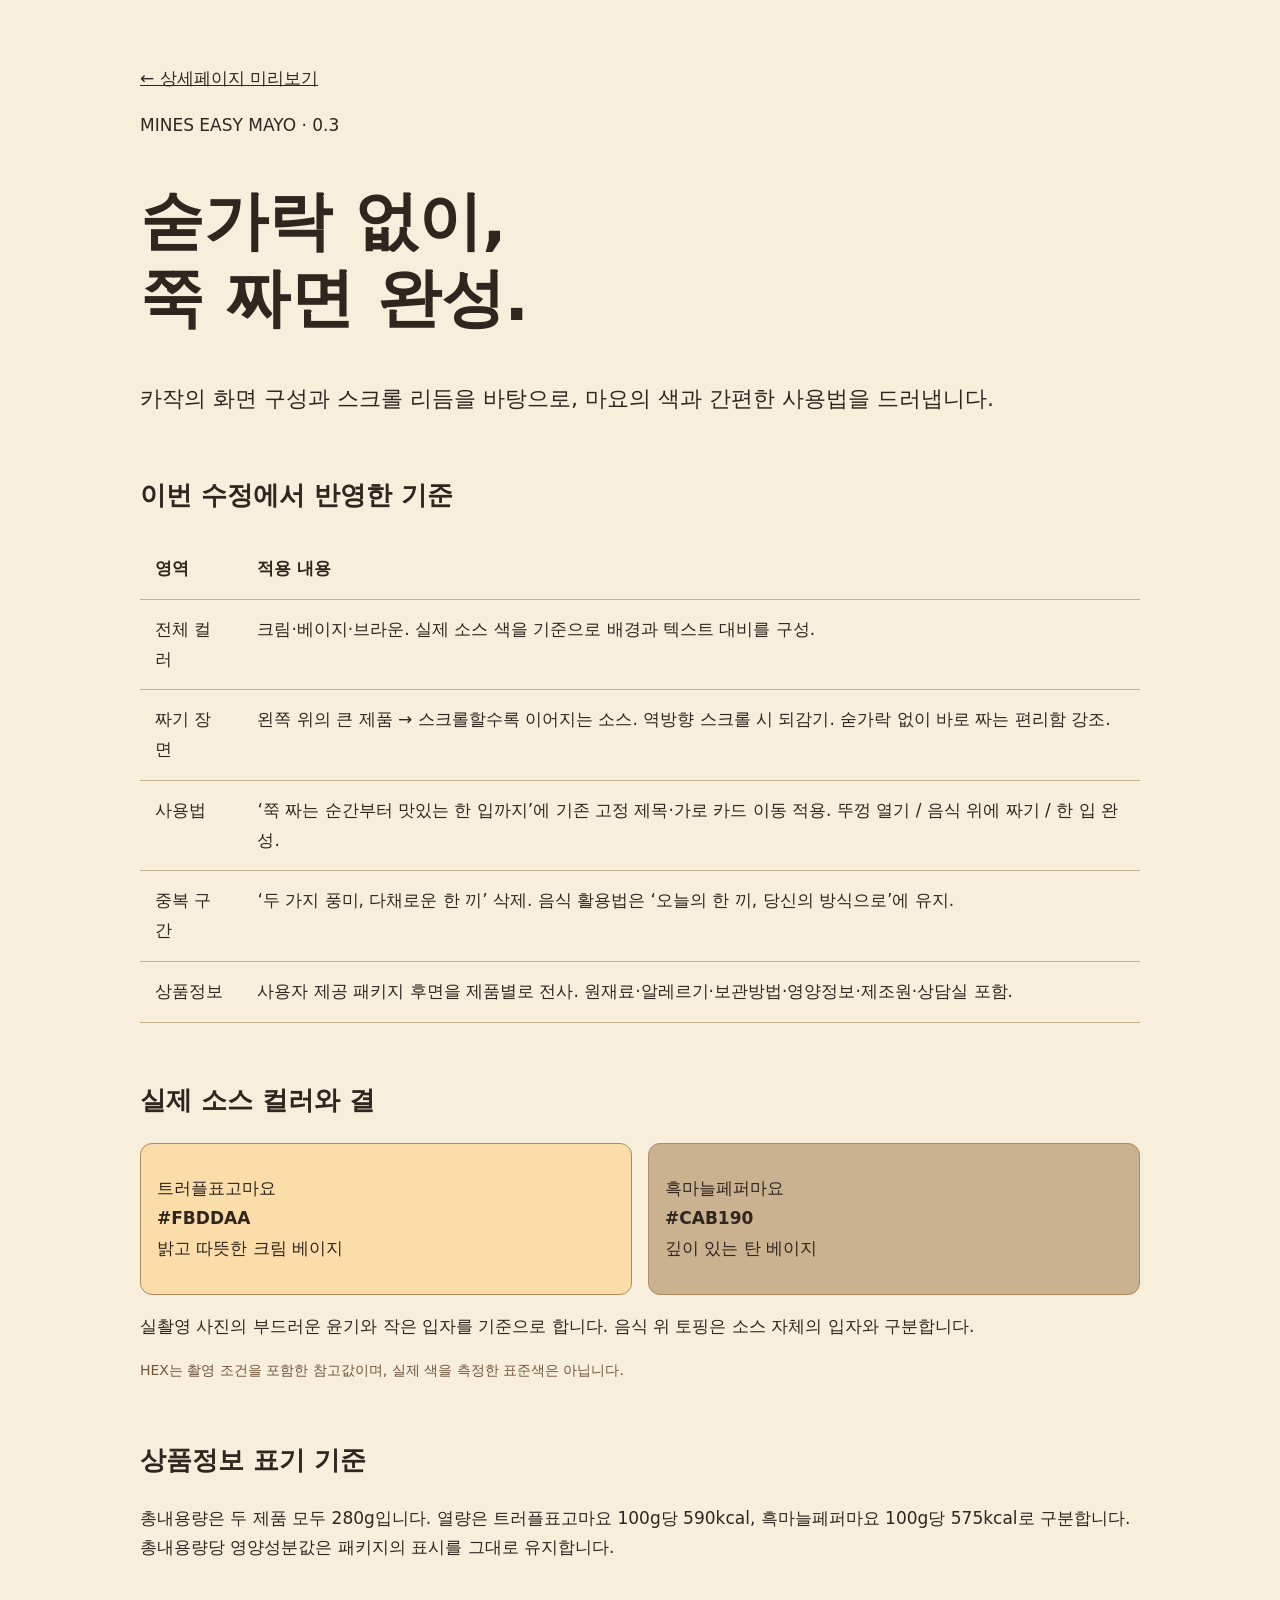
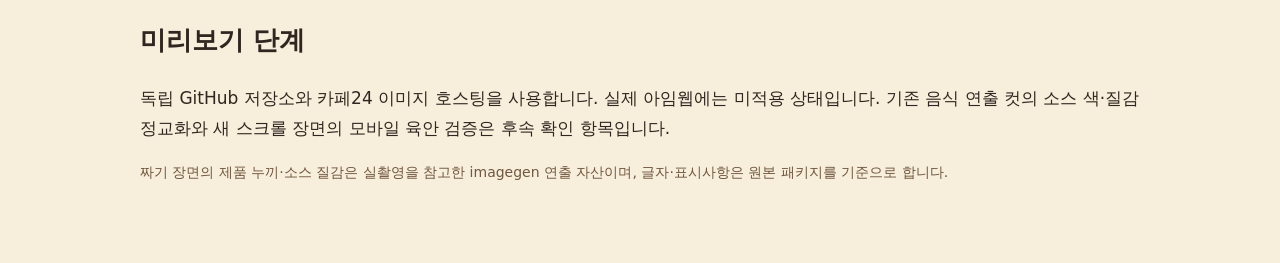
==== commit 3d3a0e8d: "Add mayo palette, squeeze interaction and package product information" ====
--- a/plan.html
+++ b/plan.html
@@ -1,15 +1,6 @@
-<!doctype html><html lang="ko"><head><meta charset="utf-8"><meta name="viewport" content="width=device-width,initial-scale=1"><meta name="robots" content="noindex,nofollow"><title>이지마요 · 카작 동일 레이아웃 기획</title><link rel="stylesheet" href="easy-mayo.css?v=0.1.1"><style>
-.plan{max-width:1120px;margin:auto;padding:80px 28px}.plan-header{padding-bottom:65px;border-bottom:1px solid #cdbfa9}.plan-header h1{font-size:clamp(38px,5vw,67px);letter-spacing:-.06em;line-height:1.2}.plan-header p{margin-top:24px;max-width:680px;line-height:1.9;color:#79624e}.plan-header a{display:inline-block;margin-top:28px;background:#4b3829;color:#fff7e8;padding:15px 23px;border-radius:50px}.plan section{padding-top:65px}.plan h2{font-size:30px;margin-bottom:25px}.plan h3{font-size:21px;margin-bottom:14px}.plan p,.plan li{font-size:15px;line-height:1.85}.plan ol{padding-left:22px}.plan li{padding-bottom:12px}.compare,.colors{display:grid;grid-template-columns:1fr 1fr;gap:45px}.compare article{border-top:2px solid #9b7958;padding-top:24px}.table-scroll{overflow:auto}table{border-collapse:collapse;width:100%;min-width:620px;font-size:14px;line-height:1.75;text-align:left}th,td{border-bottom:1px solid #d8cbb8;padding:18px 12px;vertical-align:top}th{background:#eee6d8;font-weight:600}td:first-child{width:20%;font-weight:650}.swatches{display:flex;margin:22px 0;gap:10px}.swatches>div{flex:1}.swatches i{display:block;height:75px}.swatches b,.swatches code{display:block;font-size:12px;margin-top:8px}.texture-ref{width:100%;height:120px;object-fit:cover}.plan .note{font-size:12px;color:#8e765d;margin-top:18px}.highlight{background:#eaddc5;padding:25px;margin-top:25px}.status{margin-top:20px;padding:20px 0;border-top:1px solid #cbbca5}.status b{color:#8a4429}.plan footer{margin-top:70px;padding-top:25px;border-top:1px solid #cbbca5;font-size:12px;line-height:1.9}.plan a{text-decoration:underline;text-underline-offset:4px}.plan-header a{text-decoration:none}@media(max-width:700px){.plan{padding:50px 22px}.compare,.colors{grid-template-columns:1fr;gap:35px}.plan section{padding-top:50px}.plan h2{font-size:27px}.plan p,.plan li{font-size:14px}}</style></head><body><aside class="reviewbar"><span>MINES · EASY MAYO <b>기획 기준 수정 0.2</b></span><a href="index.html">동일 레이아웃 미리보기 ↗</a></aside><main class="plan"><header class="plan-header"><p class="eyebrow">KAZAK LAYOUT · SAME INTERACTIONS</p><h1>카작의 레이아웃 그대로.<br>이지마요의 두 가지 풍미로.</h1><p>사용자 확정 방향: 카작과 동일한 섹션 순서·배치·스크롤 이벤트·인터랙션을 사용합니다. 0.1에서 임의로 변경했던 레이아웃과 섹션 순서는 폐기했습니다.</p><a href="index.html">수정 미리보기 →</a></header><section><h2>제작 기준</h2><p>카작 최신 3.0.2, 커밋 4825215의 실제 본문·CSS·JavaScript를 직접 복제했습니다. 크기·간격·반응형 구간·스크롤 거리·모션 계산·전환 주기를 그대로 사용합니다. 제품에 맞춰 내용과 자산을 바꾸고, 비교 카드와 맛 탭만 2종으로 맞춥니다.</p></section><section><h2>섹션과 동작을 그대로 이어갑니다</h2><div class="table-scroll"><table><thead><tr><th>순서</th><th>카작과 같은 배치·동작</th><th>이지마요 콘텐츠</th></tr></thead><tbody>
-<tr><td>01 메인</td><td>화면 고정, 좌우 제품이 스크롤에 따라 중앙으로 모임. 역방향 스크롤에 복귀.</td><td>트러플표고·흑마늘페퍼 두 제품.</td></tr>
-<tr><td>02 소개</td><td>같은 제목·본문·여백.</td><td>이지마요 소개.</td></tr>
-<tr><td>03 갤러리</td><td>자동 반복, 이전·다음, 움직임 멈춤·재개.</td><td>실촬영 3장.</td></tr>
-<tr><td>04 비교</td><td>같은 카드 구성. 모바일 54% 카드, 8px 간격, 터치 스냅.</td><td>각 280g인 두 가지 맛.</td></tr>
-<tr><td>05 질감</td><td>제목 고정, 이미지가 오른쪽에서 중앙으로 이동. 스크롤을 되돌리면 복귀.</td><td>실제 소스의 결. 현재 실촬영 확대 이미지를 임시 배치.</td></tr>
-<tr><td>06 핵심 풍미</td><td>두 항목, 같은 이미지·문구 배치와 물결 경계.</td><td>트러플·표고 / 흑마늘·후추.</td></tr>
-<tr><td>07 3단계</td><td>같은 3단계 사진·제목 배치.</td><td>쭉 짜기 → 슥 바르기 → 한 끼 완성.</td></tr>
-<tr><td>08 가로 스크롤</td><td>같은 고정 제목, 세로 스크롤에 연동된 5장 가로 이동, 모바일 4:5.</td><td>두 맛과 빵·고기·감자 조합.</td></tr>
-<tr><td>09 흐르는 문구</td><td>동일한 반복 티커.</td><td>JUST SQUEEZE. ENJOY THE FLAVOR.</td></tr>
-<tr><td>10 활용법</td><td>같은 교차 배치, 사진 왕복 회전, 문구 등장.</td><td>빵·감자튀김·스테이크·소시지·치킨·샐러드·구운 감자·핫도그.</td></tr>
-<tr><td>11 맛 선택</td><td>동일한 제품·설명 배치, 2초 간격 자동 전환, 클릭·키보드 선택.</td><td>트러플표고·흑마늘페퍼 2개 탭.</td></tr>
-<tr><td>12 상품정보</td><td>동일한 접고 펴는 아코디언.</td><td>두 제품의 최신 라벨 확인 후 반영.</td></tr>
-</tbody></table></div></section><section><h2>실촬영 소스 기준은 유지합니다</h2><div class="colors"><article><h3>트러플표고마요</h3><p>노란 기가 은은하게 도는 밝은 크림 베이지. 부드러운 윤기와 작은 입자를 유지합니다.</p><div class="swatches"><div><i style="background:#FEE1B0"></i><b>밝은 면</b><code>#FEE1B0</code></div><div><i style="background:#FBDDAA"></i><b>중간색</b><code>#FBDDAA</code></div><div><i style="background:#EACB9D"></i><b>그림자</b><code>#EACB9D</code></div></div><img class="texture-ref" src="https://ecimg.cafe24img.com/pg3547b37711334091/nayoonk/web/upload/easy-mayo/truffle-texture-detail-6de77cde.jpg" alt="트러플표고마요 실촬영 소스 부분 확대"><p class="note">원본: truffle-pour-original.jpg<br>샘플링 좌표·RGB·원본 해시를 함께 저장했습니다.</p></article><article><h3>흑마늘페퍼마요</h3><p>한 톤 깊은 골든 베이지. 불규칙한 작은 입자와 둥글게 접히는 소스의 결을 유지합니다.</p><div class="swatches"><div><i style="background:#F3D4A6"></i><b>밝은 면</b><code>#F3D4A6</code></div><div><i style="background:#CAB190"></i><b>중간색</b><code>#CAB190</code></div><div><i style="background:#B0895F"></i><b>그림자</b><code>#B0895F</code></div></div><img class="texture-ref" src="https://ecimg.cafe24img.com/pg3547b37711334091/nayoonk/web/upload/easy-mayo/pepper-texture-detail-a758c44f.jpg" alt="흑마늘페퍼마요 실촬영 소스 부분 확대"><p class="note">원본: pepper-pour-original.jpg<br>샘플링 좌표·RGB·원본 해시를 함께 저장했습니다.</p></article></div><p class="note">HEX는 사진의 조명과 화이트밸런스를 포함한 참고값입니다. 원본 사진의 윤기·작은 입자·부드럽게 흐르는 결을 함께 기준으로 삼습니다. 별도로 올린 후추 조각과 소스 속 입자를 구분합니다. <a href="sauce-reference.json">샘플링 기록</a></p></section><section><h2>현재 단계</h2><p>이번 미리보기는 레이아웃과 인터랙션을 카작과 동일하게 고정하는 단계입니다. 제품 사진은 코드 마스크로 흰 배경을 임시 정리했고, 음식 연출 컷은 제공된 기존 이미지를 위치 확인용으로 배치했습니다. 다음 이미지 제작에서 실촬영 소스 색·결에 맞춰 자산을 교체합니다.</p><p class="note">아임웹 실제 상품에는 아직 적용하지 않았습니다. 사용자가 요청하기 전까지 붙여넣기용 HTML은 전달하지 않습니다. <a href="layout-source.json">이식한 원본 기록</a></p></section><footer><a href="index.html">동일 레이아웃 미리보기로 돌아가기 →</a></footer></main></body></html>+<!doctype html><html lang="ko"><meta charset="utf-8"><meta name="viewport" content="width=device-width,initial-scale=1"><title>이지마요 기획 기준 0.3</title><style>body{margin:0;background:#F7EEDC;color:#30261F;font:17px/1.75 system-ui,sans-serif}main{max-width:1000px;margin:auto;padding:64px 24px}h1{font-size:clamp(32px,6vw,64px);line-height:1.2}h2{margin-top:55px}a{color:inherit}.lead{font-size:22px}table{width:100%;border-collapse:collapse}td,th{border-bottom:1px solid #CAB190;padding:15px;text-align:left;vertical-align:top}.swatches{display:flex;gap:16px}.swatch{flex:1;padding:30px 16px;border:1px solid #B0895F;border-radius:12px}.note{font-size:14px;color:#70573E}li{margin:10px 0}</style><main>
+<a href="./?v=0.3.0">← 상세페이지 미리보기</a><p>MINES EASY MAYO · 0.3</p><h1>숟가락 없이,<br>쭉 짜면 완성.</h1><p class="lead">카작의 화면 구성과 스크롤 리듬을 바탕으로, 마요의 색과 간편한 사용법을 드러냅니다.</p>
+<h2>이번 수정에서 반영한 기준</h2><table><tr><th>영역</th><th>적용 내용</th></tr><tr><td>전체 컬러</td><td>크림·베이지·브라운. 실제 소스 색을 기준으로 배경과 텍스트 대비를 구성.</td></tr><tr><td>짜기 장면</td><td>왼쪽 위의 큰 제품 → 스크롤할수록 이어지는 소스. 역방향 스크롤 시 되감기. 숟가락 없이 바로 짜는 편리함 강조.</td></tr><tr><td>사용법</td><td>‘쭉 짜는 순간부터 맛있는 한 입까지’에 기존 고정 제목·가로 카드 이동 적용. 뚜껑 열기 / 음식 위에 짜기 / 한 입 완성.</td></tr><tr><td>중복 구간</td><td>‘두 가지 풍미, 다채로운 한 끼’ 삭제. 음식 활용법은 ‘오늘의 한 끼, 당신의 방식으로’에 유지.</td></tr><tr><td>상품정보</td><td>사용자 제공 패키지 후면을 제품별로 전사. 원재료·알레르기·보관방법·영양정보·제조원·상담실 포함.</td></tr></table>
+<h2>실제 소스 컬러와 결</h2><div class="swatches"><div class="swatch" style="background:#FBDDAA">트러플표고마요<br><b>#FBDDAA</b><br>밝고 따뜻한 크림 베이지</div><div class="swatch" style="background:#CAB190">흑마늘페퍼마요<br><b>#CAB190</b><br>깊이 있는 탄 베이지</div></div><p>실촬영 사진의 부드러운 윤기와 작은 입자를 기준으로 합니다. 음식 위 토핑은 소스 자체의 입자와 구분합니다.</p><p class="note">HEX는 촬영 조건을 포함한 참고값이며, 실제 색을 측정한 표준색은 아닙니다.</p>
+<h2>상품정보 표기 기준</h2><p>총내용량은 두 제품 모두 280g입니다. 열량은 트러플표고마요 100g당 590kcal, 흑마늘페퍼마요 100g당 575kcal로 구분합니다. 총내용량당 영양성분값은 패키지의 표시를 그대로 유지합니다.</p>
+<h2>미리보기 단계</h2><p>독립 GitHub 저장소와 카페24 이미지 호스팅을 사용합니다. 실제 아임웹에는 미적용 상태입니다. 기존 음식 연출 컷의 소스 색·질감 정교화와 새 스크롤 장면의 모바일 육안 검증은 후속 확인 항목입니다.</p><p class="note">짜기 장면의 제품 누끼·소스 질감은 실촬영을 참고한 imagegen 연출 자산이며, 글자·표시사항은 원본 패키지를 기준으로 합니다.</p></main></html>
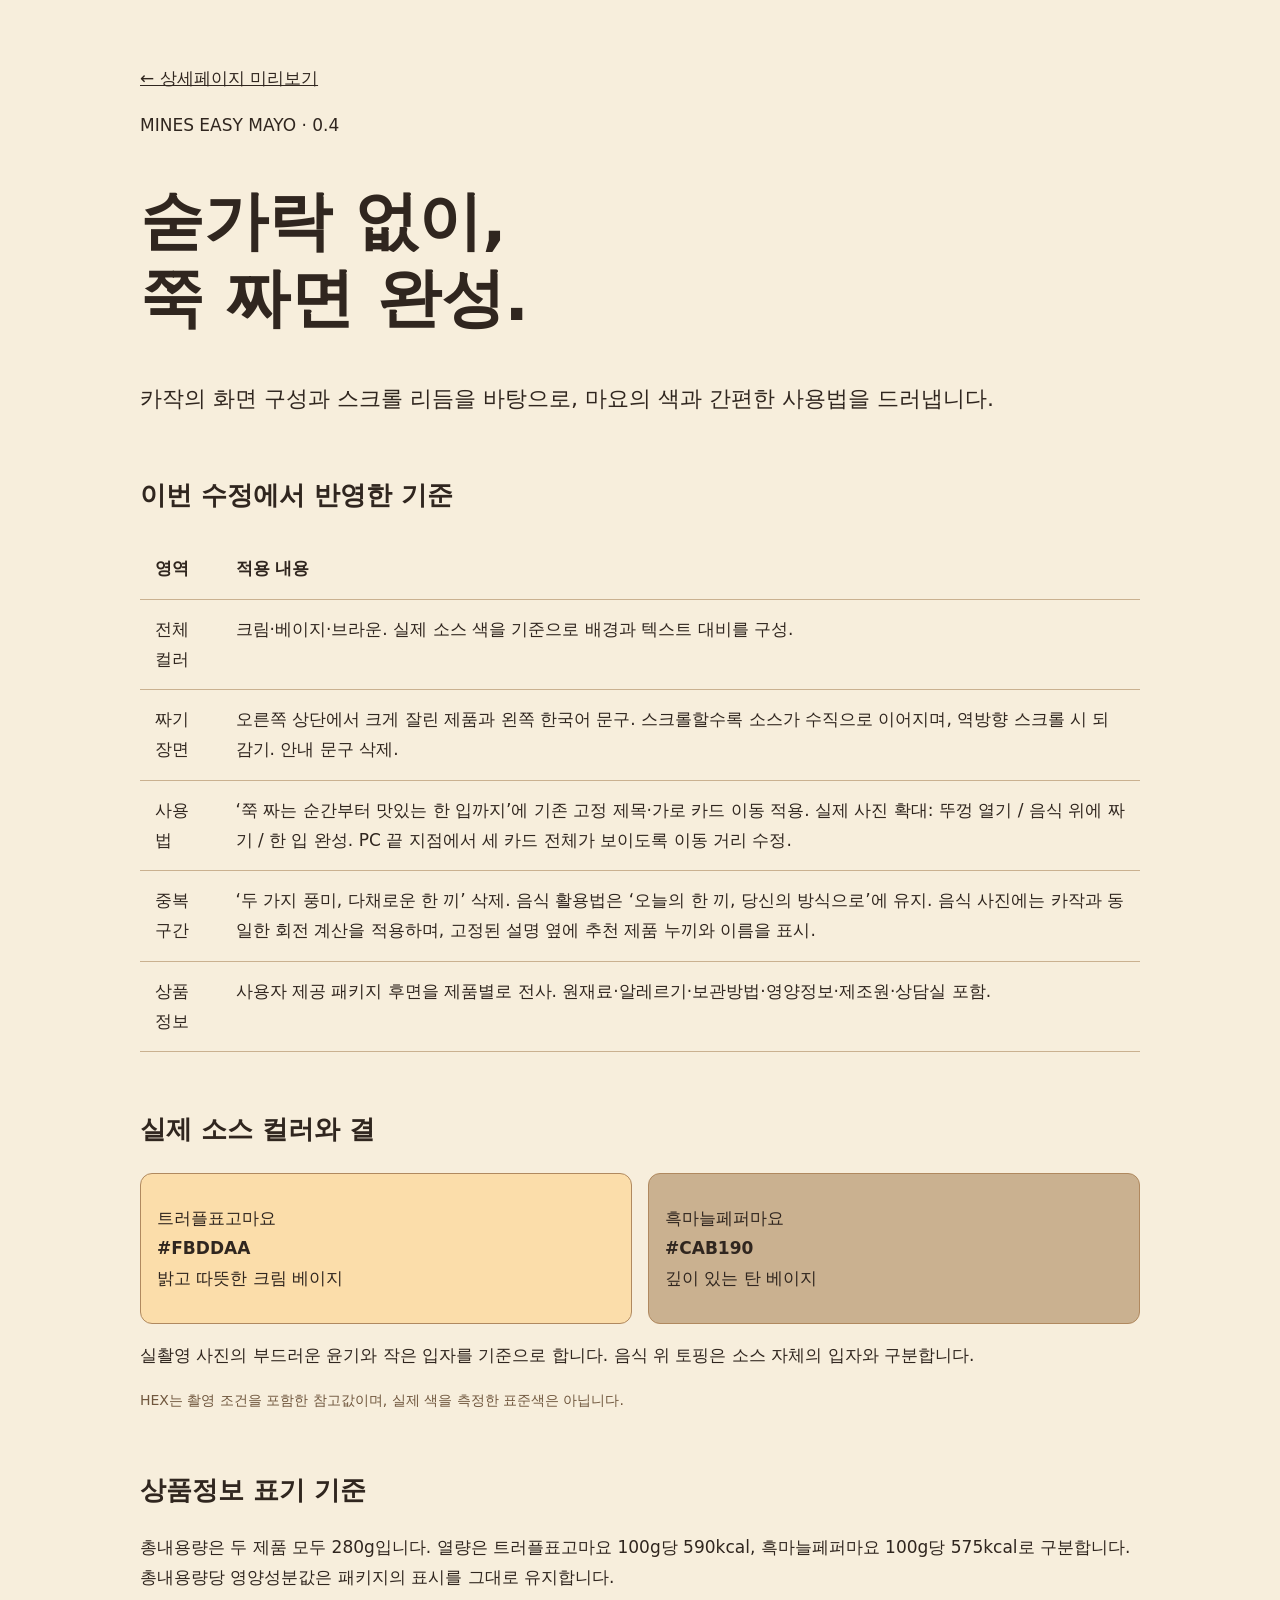
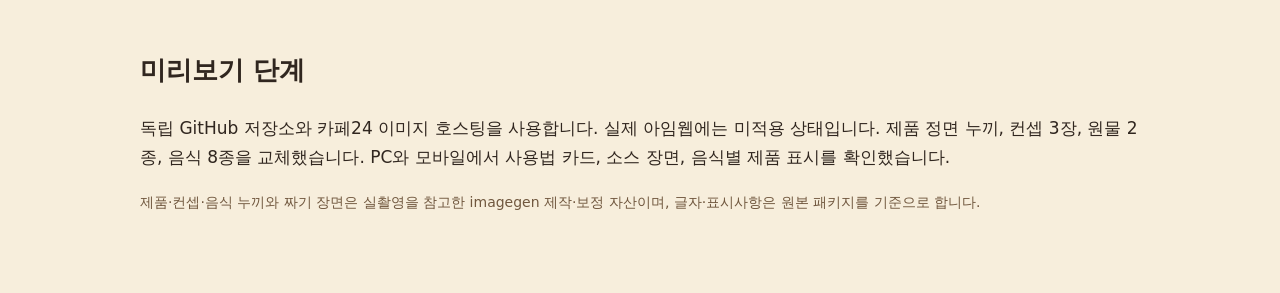
==== commit 00b4fb9d: "Update studio packshots, food pairings and scroll scenes" ====
--- a/plan.html
+++ b/plan.html
@@ -1,6 +1,6 @@
-<!doctype html><html lang="ko"><meta charset="utf-8"><meta name="viewport" content="width=device-width,initial-scale=1"><title>이지마요 기획 기준 0.3</title><style>body{margin:0;background:#F7EEDC;color:#30261F;font:17px/1.75 system-ui,sans-serif}main{max-width:1000px;margin:auto;padding:64px 24px}h1{font-size:clamp(32px,6vw,64px);line-height:1.2}h2{margin-top:55px}a{color:inherit}.lead{font-size:22px}table{width:100%;border-collapse:collapse}td,th{border-bottom:1px solid #CAB190;padding:15px;text-align:left;vertical-align:top}.swatches{display:flex;gap:16px}.swatch{flex:1;padding:30px 16px;border:1px solid #B0895F;border-radius:12px}.note{font-size:14px;color:#70573E}li{margin:10px 0}</style><main>
-<a href="./?v=0.3.0">← 상세페이지 미리보기</a><p>MINES EASY MAYO · 0.3</p><h1>숟가락 없이,<br>쭉 짜면 완성.</h1><p class="lead">카작의 화면 구성과 스크롤 리듬을 바탕으로, 마요의 색과 간편한 사용법을 드러냅니다.</p>
-<h2>이번 수정에서 반영한 기준</h2><table><tr><th>영역</th><th>적용 내용</th></tr><tr><td>전체 컬러</td><td>크림·베이지·브라운. 실제 소스 색을 기준으로 배경과 텍스트 대비를 구성.</td></tr><tr><td>짜기 장면</td><td>왼쪽 위의 큰 제품 → 스크롤할수록 이어지는 소스. 역방향 스크롤 시 되감기. 숟가락 없이 바로 짜는 편리함 강조.</td></tr><tr><td>사용법</td><td>‘쭉 짜는 순간부터 맛있는 한 입까지’에 기존 고정 제목·가로 카드 이동 적용. 뚜껑 열기 / 음식 위에 짜기 / 한 입 완성.</td></tr><tr><td>중복 구간</td><td>‘두 가지 풍미, 다채로운 한 끼’ 삭제. 음식 활용법은 ‘오늘의 한 끼, 당신의 방식으로’에 유지.</td></tr><tr><td>상품정보</td><td>사용자 제공 패키지 후면을 제품별로 전사. 원재료·알레르기·보관방법·영양정보·제조원·상담실 포함.</td></tr></table>
+<!doctype html><html lang="ko"><meta charset="utf-8"><meta name="viewport" content="width=device-width,initial-scale=1"><title>이지마요 기획 기준 0.4</title><style>body{margin:0;background:#F7EEDC;color:#30261F;font:17px/1.75 system-ui,sans-serif}main{max-width:1000px;margin:auto;padding:64px 24px}h1{font-size:clamp(32px,6vw,64px);line-height:1.2}h2{margin-top:55px}a{color:inherit}.lead{font-size:22px}table{width:100%;border-collapse:collapse}td,th{border-bottom:1px solid #CAB190;padding:15px;text-align:left;vertical-align:top}.swatches{display:flex;gap:16px}.swatch{flex:1;padding:30px 16px;border:1px solid #B0895F;border-radius:12px}.note{font-size:14px;color:#70573E}li{margin:10px 0}</style><main>
+<a href="./?v=0.4.0">← 상세페이지 미리보기</a><p>MINES EASY MAYO · 0.4</p><h1>숟가락 없이,<br>쭉 짜면 완성.</h1><p class="lead">카작의 화면 구성과 스크롤 리듬을 바탕으로, 마요의 색과 간편한 사용법을 드러냅니다.</p>
+<h2>이번 수정에서 반영한 기준</h2><table><tr><th>영역</th><th>적용 내용</th></tr><tr><td>전체 컬러</td><td>크림·베이지·브라운. 실제 소스 색을 기준으로 배경과 텍스트 대비를 구성.</td></tr><tr><td>짜기 장면</td><td>오른쪽 상단에서 크게 잘린 제품과 왼쪽 한국어 문구. 스크롤할수록 소스가 수직으로 이어지며, 역방향 스크롤 시 되감기. 안내 문구 삭제.</td></tr><tr><td>사용법</td><td>‘쭉 짜는 순간부터 맛있는 한 입까지’에 기존 고정 제목·가로 카드 이동 적용. 실제 사진 확대: 뚜껑 열기 / 음식 위에 짜기 / 한 입 완성. PC 끝 지점에서 세 카드 전체가 보이도록 이동 거리 수정.</td></tr><tr><td>중복 구간</td><td>‘두 가지 풍미, 다채로운 한 끼’ 삭제. 음식 활용법은 ‘오늘의 한 끼, 당신의 방식으로’에 유지. 음식 사진에는 카작과 동일한 회전 계산을 적용하며, 고정된 설명 옆에 추천 제품 누끼와 이름을 표시.</td></tr><tr><td>상품정보</td><td>사용자 제공 패키지 후면을 제품별로 전사. 원재료·알레르기·보관방법·영양정보·제조원·상담실 포함.</td></tr></table>
 <h2>실제 소스 컬러와 결</h2><div class="swatches"><div class="swatch" style="background:#FBDDAA">트러플표고마요<br><b>#FBDDAA</b><br>밝고 따뜻한 크림 베이지</div><div class="swatch" style="background:#CAB190">흑마늘페퍼마요<br><b>#CAB190</b><br>깊이 있는 탄 베이지</div></div><p>실촬영 사진의 부드러운 윤기와 작은 입자를 기준으로 합니다. 음식 위 토핑은 소스 자체의 입자와 구분합니다.</p><p class="note">HEX는 촬영 조건을 포함한 참고값이며, 실제 색을 측정한 표준색은 아닙니다.</p>
 <h2>상품정보 표기 기준</h2><p>총내용량은 두 제품 모두 280g입니다. 열량은 트러플표고마요 100g당 590kcal, 흑마늘페퍼마요 100g당 575kcal로 구분합니다. 총내용량당 영양성분값은 패키지의 표시를 그대로 유지합니다.</p>
-<h2>미리보기 단계</h2><p>독립 GitHub 저장소와 카페24 이미지 호스팅을 사용합니다. 실제 아임웹에는 미적용 상태입니다. 기존 음식 연출 컷의 소스 색·질감 정교화와 새 스크롤 장면의 모바일 육안 검증은 후속 확인 항목입니다.</p><p class="note">짜기 장면의 제품 누끼·소스 질감은 실촬영을 참고한 imagegen 연출 자산이며, 글자·표시사항은 원본 패키지를 기준으로 합니다.</p></main></html>+<h2>미리보기 단계</h2><p>독립 GitHub 저장소와 카페24 이미지 호스팅을 사용합니다. 실제 아임웹에는 미적용 상태입니다. 제품 정면 누끼, 컨셉 3장, 원물 2종, 음식 8종을 교체했습니다. PC와 모바일에서 사용법 카드, 소스 장면, 음식별 제품 표시를 확인했습니다.</p><p class="note">제품·컨셉·음식 누끼와 짜기 장면은 실촬영을 참고한 imagegen 제작·보정 자산이며, 글자·표시사항은 원본 패키지를 기준으로 합니다.</p></main></html>
